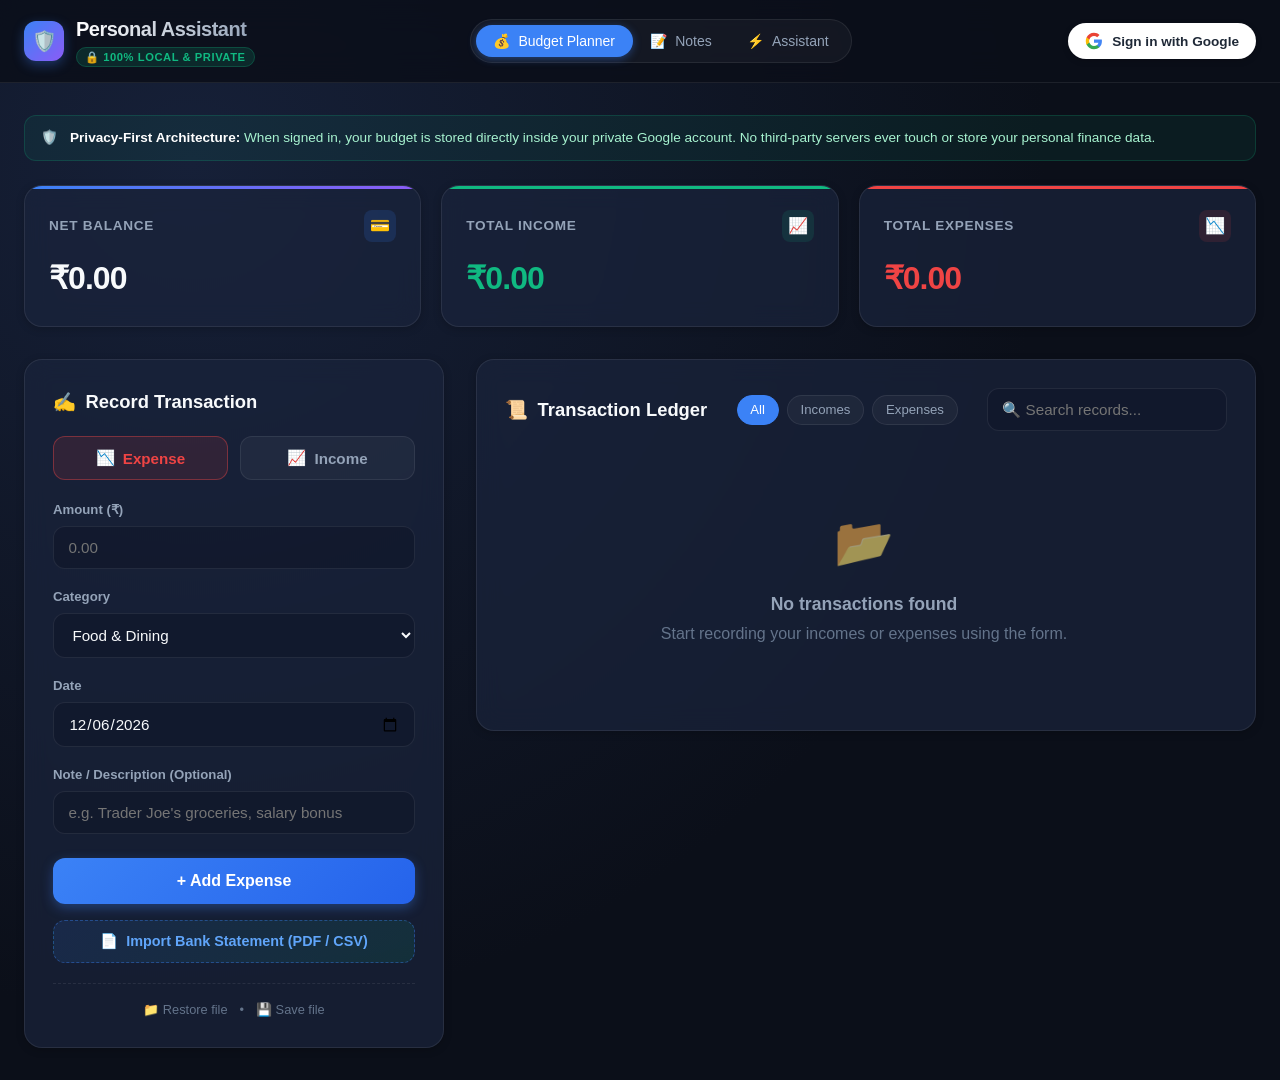
==== index.html @ b6a4d448 "feat(importer): implement zero-knowledge bank statement importer (PDF & CSV) with interactive review" ====
<!DOCTYPE html>
<html lang="en">
<head>
  <meta charset="UTF-8">
  <meta name="viewport" content="width=device-width, initial-scale=1.0, maximum-scale=1.0, user-scalable=no">
  <title>Personal Assistant • Budget & Expense Planner</title>
  <meta name="theme-color" content="#0f172a">
  <meta name="mobile-web-app-capable" content="yes">
  <meta name="apple-mobile-web-app-status-bar-style" content="black-translucent">
  <link rel="manifest" href="manifest.json">
  <link rel="apple-touch-icon" href="icons/icon-192.png">
  <link rel="icon" type="image/png" href="icons/icon-192.png">
  <link rel="stylesheet" href="css/style.css">
  <meta name="description" content="Privacy-first, zero-knowledge personal finance and budget planner. Sign in with Google for seamless cross-device synchronization.">
</head>
<body>

  <!-- Master Application Header -->
  <header class="app-header">
    <div class="header-container">
      <div class="brand-section">
        <div class="brand-icon">🛡️</div>
        <div>
          <h1 class="brand-title">Personal Assistant</h1>
          <span class="brand-badge">🔒 100% Local & Private</span>
        </div>
      </div>

      <!-- Modular Sub-App Switcher -->
      <nav class="app-nav" aria-label="Application Modules">
        <button class="nav-tab active" data-app="budget">
          <span>💰</span> Budget Planner
        </button>
        <button class="nav-tab" data-app="notes" title="Coming in future sprint">
          <span>📝</span> Notes
        </button>
        <button class="nav-tab" data-app="assistant" title="Coming in future sprint">
          <span>⚡</span> Assistant
        </button>
      </nav>

      <!-- Consumer-Grade Google Sign-In & User Identity -->
      <div class="header-actions">
        <!-- PWA Install Action Button (shown when installable) -->
        <button id="btn-install-pwa" class="btn-install-pwa" style="display: none;" title="Install Personal Assistant as an app on your mobile device">
          <span>📲</span> Install App
        </button>

        <!-- Signed-Out View: Single Google Sign-In Button -->
        <div id="auth-signed-out" class="auth-wrapper">
          <button id="btn-google-signin" class="btn-google" title="Sign in with your Google account for automatic cross-device sync">
            <svg class="google-icon" viewBox="0 0 24 24" width="18" height="18">
              <path fill="#4285F4" d="M22.56 12.25c0-.78-.07-1.53-.2-2.25H12v4.26h5.92c-.26 1.37-1.04 2.53-2.21 3.31v2.77h3.57c2.08-1.92 3.28-4.74 3.28-8.09z"/>
              <path fill="#34A853" d="M12 23c2.97 0 5.46-.98 7.28-2.66l-3.57-2.77c-.98.66-2.23 1.06-3.71 1.06-2.86 0-5.29-1.93-6.16-4.53H2.18v2.84C3.99 20.53 7.7 23 12 23z"/>
              <path fill="#FBBC05" d="M5.84 14.09c-.22-.66-.35-1.36-.35-2.09s.13-1.43.35-2.09V7.06H2.18C1.43 8.55 1 10.22 1 12s.43 3.45 1.18 4.94l2.85-2.22.81-.63z"/>
              <path fill="#EA4335" d="M12 5.38c1.62 0 3.06.56 4.21 1.64l3.15-3.15C17.45 2.09 14.97 1 12 1 7.7 1 3.99 3.47 2.18 7.06l3.66 2.84c.87-2.6 3.3-4.52 6.16-4.52z"/>
            </svg>
            <span>Sign in with Google</span>
          </button>
        </div>

        <!-- Signed-In View: User Profile & Auto-Sync Status -->
        <div id="auth-signed-in" class="user-profile-menu" style="display: none;">
          <div class="user-avatar" id="user-avatar">👤</div>
          <span class="user-name" id="user-display-name">user@gmail.com</span>
          <span class="sync-status synced" id="cloud-sync-status" title="Your budget automatically saves to your Google account">☁️ Synced</span>
          <button id="btn-signout" class="btn-secondary btn-sm" title="Sign out of this session">
            Sign Out
          </button>
        </div>
      </div>
    </div>
  </header>

  <!-- Main Work Area Container -->
  <main class="main-wrapper" id="main-portal-view">

    <!-- Privacy Assurance Banner -->
    <div class="privacy-banner">
      <span>🛡️</span>
      <div>
        <strong>Privacy-First Architecture:</strong> When signed in, your budget is stored directly inside your private Google account. No third-party servers ever touch or store your personal finance data.
      </div>
    </div>

    <!-- Financial Metric Summary Cards -->
    <section class="metrics-grid" aria-label="Financial Summary Cards">
      <div class="metric-card balance">
        <div class="metric-header">
          <span class="metric-label">Net Balance</span>
          <div class="metric-icon">💳</div>
        </div>
        <div class="metric-value" id="metric-net-balance">₹0.00</div>
      </div>

      <div class="metric-card income">
        <div class="metric-header">
          <span class="metric-label">Total Income</span>
          <div class="metric-icon">📈</div>
        </div>
        <div class="metric-value" id="metric-total-income">₹0.00</div>
      </div>

      <div class="metric-card expense">
        <div class="metric-header">
          <span class="metric-label">Total Expenses</span>
          <div class="metric-icon">📉</div>
        </div>
        <div class="metric-value" id="metric-total-expense">₹0.00</div>
      </div>
    </section>

    <!-- Sub-App Content Grid: Form + Ledger -->
    <div class="app-content-grid">

      <!-- Left Column: Transaction Input Form -->
      <aside class="panel">
        <h2 class="panel-title"><span>✍️</span> Record Transaction</h2>

        <!-- Type Selector: Expense vs Income -->
        <div class="type-toggle-group">
          <button type="button" class="type-toggle-btn active expense" data-type="expense">
            <span>📉</span> Expense
          </button>
          <button type="button" class="type-toggle-btn income" data-type="income">
            <span>📈</span> Income
          </button>
        </div>

        <form id="transaction-form" autocomplete="off">
          <div class="form-group">
            <label class="form-label" for="tx-amount">Amount (₹)</label>
            <input type="number" step="0.01" min="0.01" id="tx-amount" class="input-control" placeholder="0.00" required>
          </div>

          <div class="form-group">
            <label class="form-label" for="tx-category">Category</label>
            <select id="tx-category" class="input-control" required></select>
          </div>

          <div class="form-group">
            <label class="form-label" for="tx-date">Date</label>
            <input type="date" id="tx-date" class="input-control" required>
          </div>

          <div class="form-group">
            <label class="form-label" for="tx-description">Note / Description (Optional)</label>
            <input type="text" id="tx-description" class="input-control" placeholder="e.g. Trader Joe's groceries, salary bonus">
          </div>

          <button type="submit" id="btn-submit-tx" class="btn-submit">
            <span>+ Add Expense</span>
          </button>
        </form>

        <button id="btn-import-statement" class="btn-import-statement" title="Import transactions from a bank statement PDF or CSV">
          <span>📄</span> Import Bank Statement (PDF / CSV)
        </button>

        <!-- Secondary Local File Options -->
        <div class="local-backup-footer">
          <input type="file" id="import-file-input" accept=".json,application/json" style="display: none;">
          <button id="btn-import-trigger" class="btn-text-subtle" title="Restore from local file">
            📁 Restore file
          </button>
          <span>•</span>
          <button id="btn-export-backup" class="btn-text-subtle" title="Save backup file">
            💾 Save file
          </button>
        </div>
      </aside>

      <!-- Right Column: Ledger & Search Filters -->
      <section class="panel">
        <div class="ledger-header">
          <h2 class="panel-title" style="margin-bottom: 0;"><span>📜</span> Transaction Ledger</h2>

          <!-- Filters -->
          <div class="filter-group">
            <button class="filter-btn active" data-filter="all">All</button>
            <button class="filter-btn" data-filter="income">Incomes</button>
            <button class="filter-btn" data-filter="expense">Expenses</button>
          </div>

          <!-- Search -->
          <input type="text" id="search-input" class="input-control search-input" placeholder="🔍 Search records...">
        </div>

        <!-- Scrollable List of Records -->
        <div class="transaction-list" id="transaction-list">
          <!-- Dynamically populated by budgetApp.js -->
        </div>
      </section>

    </div>
  </main>

  <!-- Modal: Bank Statement Importer -->
  <div id="modal-import-statement" class="modal-backdrop" style="display: none;">
    <div class="modal-dialog modal-lg">
      <div class="modal-header">
        <div class="modal-title-group">
          <span class="modal-icon">📄</span>
          <div>
            <h3 class="modal-title">Import Bank Statement</h3>
            <p class="modal-subtitle">100% Client-Side & Private • Processed strictly in your browser</p>
          </div>
        </div>
        <button id="btn-close-statement-modal" class="modal-close-btn" aria-label="Close modal">&times;</button>
      </div>

      <div class="modal-body">
        <!-- Step 1: Upload Zone -->
        <div id="statement-upload-zone" class="upload-dropzone">
          <input type="file" id="statement-file-input" accept=".csv,.pdf,text/csv,application/pdf" style="display: none;">
          <div class="dropzone-content" id="dropzone-trigger">
            <span class="dropzone-icon">📁</span>
            <h4>Drag & Drop your Bank Statement here, or <span class="highlight">Browse</span></h4>
            <p class="dropzone-hint">Supports PDF & CSV statements from HDFC, SBI, ICICI, Axis & Universal formats</p>
          </div>
        </div>

        <!-- Step 2: Processing Spinner / Progress -->
        <div id="statement-loading" class="statement-loading" style="display: none;">
          <div class="spinner"></div>
          <p id="statement-loading-text">Analyzing bank statement locally...</p>
        </div>

        <!-- Step 3: Interactive Review Table -->
        <div id="statement-review-section" style="display: none;">
          <div class="review-controls">
            <div class="bank-preset-wrapper">
              <label for="bank-preset-select">Bank Preset:</label>
              <select id="bank-preset-select" class="input-control select-sm">
                <option value="auto">Auto-Detect</option>
                <option value="hdfc">HDFC Bank</option>
                <option value="sbi">State Bank of India (SBI)</option>
                <option value="icici">ICICI Bank</option>
                <option value="axis">Axis Bank</option>
                <option value="generic">Universal / Generic</option>
              </select>
            </div>
            <div class="select-actions">
              <button id="btn-select-all-stmt" class="btn-text-subtle">Select All</button>
              <span>•</span>
              <button id="btn-deselect-all-stmt" class="btn-text-subtle">Deselect All</button>
            </div>
          </div>

          <!-- Table Container -->
          <div class="statement-table-wrapper">
            <table class="statement-table" id="statement-preview-table">
              <thead>
                <tr>
                  <th width="40"><input type="checkbox" id="stmt-check-master" checked></th>
                  <th width="110">Date</th>
                  <th>Description</th>
                  <th width="100">Type</th>
                  <th width="140">Category</th>
                  <th width="120" style="text-align: right;">Amount (₹)</th>
                </tr>
              </thead>
              <tbody id="statement-preview-tbody">
                <!-- Dynamically populated -->
              </tbody>
            </table>
          </div>

          <!-- Summary Metric Footer -->
          <div class="statement-summary-bar">
            <div class="summary-stat">
              <span class="stat-label">Selected</span>
              <span class="stat-value" id="stmt-count-selected">0 / 0</span>
            </div>
            <div class="summary-stat income">
              <span class="stat-label">Total Income</span>
              <span class="stat-value" id="stmt-total-income">+₹0.00</span>
            </div>
            <div class="summary-stat expense">
              <span class="stat-label">Total Expense</span>
              <span class="stat-value" id="stmt-total-expense">-₹0.00</span>
            </div>
            <div class="summary-stat net">
              <span class="stat-label">Net Impact</span>
              <span class="stat-value" id="stmt-net-impact">₹0.00</span>
            </div>
          </div>
        </div>
      </div>

      <div class="modal-footer">
        <button id="btn-cancel-statement" class="btn-secondary">Cancel</button>
        <button id="btn-commit-statement" class="btn-submit" disabled>
          <span>📥 Import Selected Entries</span>
        </button>
      </div>
    </div>
  </div>

  <!-- Script Modules -->
  <script src="js/vendor/pdf.min.js"></script>
  <script src="js/storage.js"></script>
  <script src="js/statementParser.js"></script>
  <script src="js/googleDriveService.js"></script>
  <script src="js/budgetApp.js"></script>
  <script src="js/app.js"></script>
</body>
</html>
---- css/style.css ----
/* Personal Assistant Master Design System */
:root {
  --bg-primary: #0b0f19;
  --bg-secondary: #131b2e;
  --bg-card: rgba(26, 36, 61, 0.7);
  --bg-card-hover: rgba(33, 46, 77, 0.85);
  --border-color: rgba(255, 255, 255, 0.08);
  --border-focus: #3b82f6;

  --text-primary: #f8fafc;
  --text-secondary: #94a3b8;
  --text-muted: #64748b;

  --accent-blue: #3b82f6;
  --accent-blue-hover: #2563eb;
  --accent-green: #10b981;
  --accent-green-bg: rgba(16, 185, 129, 0.12);
  --accent-red: #ef4444;
  --accent-red-bg: rgba(239, 68, 68, 0.12);
  --accent-purple: #8b5cf6;
  --accent-amber: #f59e0b;

  --shadow-sm: 0 2px 8px rgba(0, 0, 0, 0.2);
  --shadow-md: 0 8px 24px rgba(0, 0, 0, 0.35);
  --shadow-lg: 0 16px 40px rgba(0, 0, 0, 0.5);

  --radius-sm: 8px;
  --radius-md: 12px;
  --radius-lg: 18px;
  --radius-full: 9999px;

  --font-main: -apple-system, BlinkMacSystemFont, "Segoe UI", Roboto, Oxygen, Ubuntu, Cantarell, "Helvetica Neue", sans-serif;
  --transition: all 0.2s cubic-bezier(0.4, 0, 0.2, 1);
}

/* Reset & Base */
* {
  box-sizing: border-box;
  margin: 0;
  padding: 0;
  -webkit-tap-highlight-color: transparent;
}

body {
  font-family: var(--font-main);
  background: radial-gradient(circle at 15% 15%, #162038 0%, var(--bg-primary) 60%);
  color: var(--text-primary);
  min-height: 100vh;
  display: flex;
  flex-direction: column;
  line-height: 1.5;
  overflow-x: hidden;
}

/* Master Header */
.app-header {
  background: rgba(11, 15, 25, 0.85);
  backdrop-filter: blur(16px);
  -webkit-backdrop-filter: blur(16px);
  border-bottom: 1px solid var(--border-color);
  position: sticky;
  top: 0;
  z-index: 100;
  padding: 0.875rem 1.5rem;
}

.header-container {
  max-width: 1400px;
  margin: 0 auto;
  display: flex;
  align-items: center;
  justify-content: space-between;
  gap: 1rem;
}

.brand-section {
  display: flex;
  align-items: center;
  gap: 0.75rem;
}

.brand-icon {
  width: 40px;
  height: 40px;
  border-radius: var(--radius-md);
  background: linear-gradient(135deg, var(--accent-blue), var(--accent-purple));
  display: flex;
  align-items: center;
  justify-content: center;
  font-size: 1.25rem;
  box-shadow: 0 4px 12px rgba(59, 130, 246, 0.35);
}

.brand-title {
  font-size: 1.25rem;
  font-weight: 700;
  letter-spacing: -0.025em;
  background: linear-gradient(to right, #fff, var(--text-secondary));
  -webkit-background-clip: text;
  -webkit-text-fill-color: transparent;
}

.brand-badge {
  font-size: 0.7rem;
  font-weight: 600;
  padding: 0.2rem 0.5rem;
  border-radius: var(--radius-full);
  background: rgba(16, 185, 129, 0.15);
  color: var(--accent-green);
  border: 1px solid rgba(16, 185, 129, 0.25);
  text-transform: uppercase;
  letter-spacing: 0.05em;
}

/* App Switcher Tabs */
.app-nav {
  display: flex;
  align-items: center;
  background: rgba(255, 255, 255, 0.04);
  padding: 0.3rem;
  border-radius: var(--radius-full);
  border: 1px solid var(--border-color);
}

.nav-tab {
  background: none;
  border: none;
  color: var(--text-secondary);
  font-weight: 500;
  font-size: 0.875rem;
  padding: 0.5rem 1.1rem;
  border-radius: var(--radius-full);
  cursor: pointer;
  transition: var(--transition);
  display: flex;
  align-items: center;
  gap: 0.5rem;
}

.nav-tab.active {
  background: var(--accent-blue);
  color: #fff;
  box-shadow: 0 2px 8px rgba(59, 130, 246, 0.4);
}

.nav-tab:hover:not(.active) {
  color: var(--text-primary);
  background: rgba(255, 255, 255, 0.06);
}

/* Header Action Controls */
.header-actions {
  display: flex;
  align-items: center;
  gap: 0.5rem;
}

.btn-secondary {
  background: rgba(255, 255, 255, 0.06);
  border: 1px solid var(--border-color);
  color: var(--text-primary);
  font-size: 0.85rem;
  font-weight: 500;
  padding: 0.5rem 0.9rem;
  border-radius: var(--radius-md);
  cursor: pointer;
  transition: var(--transition);
  display: inline-flex;
  align-items: center;
  gap: 0.4rem;
}

.btn-secondary:hover {
  background: rgba(255, 255, 255, 0.1);
  border-color: rgba(255, 255, 255, 0.15);
}

.btn-install-pwa {
  background: linear-gradient(135deg, rgba(16, 185, 129, 0.2), rgba(6, 182, 212, 0.2));
  border: 1px solid rgba(16, 185, 129, 0.4);
  color: #34d399;
  font-size: 0.85rem;
  font-weight: 600;
  padding: 0.45rem 0.9rem;
  border-radius: var(--radius-full);
  cursor: pointer;
  transition: var(--transition);
  display: inline-flex;
  align-items: center;
  gap: 0.4rem;
  box-shadow: 0 0 10px rgba(16, 185, 129, 0.15);
}

.btn-install-pwa:hover {
  background: linear-gradient(135deg, rgba(16, 185, 129, 0.35), rgba(6, 182, 212, 0.35));
  border-color: rgba(16, 185, 129, 0.6);
  transform: translateY(-1px);
  box-shadow: 0 0 15px rgba(16, 185, 129, 0.3);
}

/* Main Content Area */
.main-wrapper {
  max-width: 1400px;
  width: 100%;
  margin: 0 auto;
  padding: 2rem 1.5rem;
  flex: 1;
}

/* Metric Cards Grid */
.metrics-grid {
  display: grid;
  grid-template-columns: repeat(3, 1fr);
  gap: 1.25rem;
  margin-bottom: 2rem;
}

.metric-card {
  background: var(--bg-card);
  backdrop-filter: blur(12px);
  -webkit-backdrop-filter: blur(12px);
  border: 1px solid var(--border-color);
  border-radius: var(--radius-lg);
  padding: 1.5rem;
  position: relative;
  overflow: hidden;
  box-shadow: var(--shadow-sm);
  transition: var(--transition);
}

.metric-card:hover {
  transform: translateY(-2px);
  border-color: rgba(255, 255, 255, 0.15);
  box-shadow: var(--shadow-md);
}

.metric-card::before {
  content: '';
  position: absolute;
  top: 0;
  left: 0;
  right: 0;
  height: 3px;
  background: var(--accent-blue);
}

.metric-card.balance::before {
  background: linear-gradient(90deg, var(--accent-blue), var(--accent-purple));
}

.metric-card.income::before {
  background: var(--accent-green);
}

.metric-card.expense::before {
  background: var(--accent-red);
}

.metric-header {
  display: flex;
  align-items: center;
  justify-content: space-between;
  margin-bottom: 0.75rem;
}

.metric-label {
  font-size: 0.85rem;
  font-weight: 600;
  text-transform: uppercase;
  letter-spacing: 0.05em;
  color: var(--text-secondary);
}

.metric-icon {
  width: 32px;
  height: 32px;
  border-radius: var(--radius-sm);
  display: flex;
  align-items: center;
  justify-content: center;
  font-size: 1rem;
}

.metric-card.balance .metric-icon {
  background: rgba(59, 130, 246, 0.15);
  color: var(--accent-blue);
}

.metric-card.income .metric-icon {
  background: var(--accent-green-bg);
  color: var(--accent-green);
}

.metric-card.expense .metric-icon {
  background: var(--accent-red-bg);
  color: var(--accent-red);
}

.metric-value {
  font-size: 2rem;
  font-weight: 700;
  letter-spacing: -0.03em;
}

.metric-card.income .metric-value {
  color: var(--accent-green);
}

.metric-card.expense .metric-value {
  color: var(--accent-red);
}

/* Two Column Work Area */
.app-content-grid {
  display: grid;
  grid-template-columns: 420px 1fr;
  gap: 2rem;
  align-items: start;
}

/* Form Panel */
.panel {
  background: var(--bg-card);
  backdrop-filter: blur(12px);
  -webkit-backdrop-filter: blur(12px);
  border: 1px solid var(--border-color);
  border-radius: var(--radius-lg);
  padding: 1.75rem;
  box-shadow: var(--shadow-sm);
}

.panel-title {
  font-size: 1.15rem;
  font-weight: 700;
  margin-bottom: 1.25rem;
  display: flex;
  align-items: center;
  gap: 0.6rem;
}

/* Type Toggle Buttons (Income vs Expense) */
.type-toggle-group {
  display: grid;
  grid-template-columns: 1fr 1fr;
  gap: 0.75rem;
  margin-bottom: 1.25rem;
}

.type-toggle-btn {
  background: rgba(255, 255, 255, 0.04);
  border: 1px solid var(--border-color);
  padding: 0.75rem;
  border-radius: var(--radius-md);
  color: var(--text-secondary);
  font-size: 0.95rem;
  font-weight: 600;
  cursor: pointer;
  transition: var(--transition);
  display: flex;
  align-items: center;
  justify-content: center;
  gap: 0.5rem;
}

.type-toggle-btn:hover {
  background: rgba(255, 255, 255, 0.08);
}

.type-toggle-btn.active.expense {
  background: var(--accent-red-bg);
  color: var(--accent-red);
  border-color: rgba(239, 68, 68, 0.4);
}

.type-toggle-btn.active.income {
  background: var(--accent-green-bg);
  color: var(--accent-green);
  border-color: rgba(16, 185, 129, 0.4);
}

/* Form Groups */
.form-group {
  margin-bottom: 1.1rem;
}

.form-label {
  display: block;
  font-size: 0.825rem;
  font-weight: 600;
  color: var(--text-secondary);
  margin-bottom: 0.4rem;
}

.input-control {
  width: 100%;
  background: rgba(15, 23, 42, 0.6);
  border: 1px solid var(--border-color);
  color: var(--text-primary);
  font-family: inherit;
  font-size: 0.95rem;
  padding: 0.75rem 0.9rem;
  border-radius: var(--radius-md);
  transition: var(--transition);
  outline: none;
}

.input-control:focus {
  border-color: var(--border-focus);
  background: rgba(15, 23, 42, 0.9);
  box-shadow: 0 0 0 3px rgba(59, 130, 246, 0.2);
}

.btn-submit {
  width: 100%;
  background: linear-gradient(135deg, var(--accent-blue), var(--accent-blue-hover));
  color: #fff;
  border: none;
  font-size: 1rem;
  font-weight: 600;
  padding: 0.875rem;
  border-radius: var(--radius-md);
  cursor: pointer;
  box-shadow: 0 4px 12px rgba(59, 130, 246, 0.35);
  transition: var(--transition);
  display: flex;
  align-items: center;
  justify-content: center;
  gap: 0.5rem;
  margin-top: 1.5rem;
}

.btn-submit:hover {
  transform: translateY(-1px);
  box-shadow: 0 6px 18px rgba(59, 130, 246, 0.45);
}

/* Ledger Panel & Filtering */
.ledger-header {
  display: flex;
  align-items: center;
  justify-content: space-between;
  flex-wrap: wrap;
  gap: 1rem;
  margin-bottom: 1.25rem;
}

.filter-group {
  display: flex;
  align-items: center;
  gap: 0.5rem;
}

.filter-btn {
  background: rgba(255, 255, 255, 0.04);
  border: 1px solid var(--border-color);
  color: var(--text-secondary);
  font-size: 0.825rem;
  font-weight: 500;
  padding: 0.4rem 0.8rem;
  border-radius: var(--radius-full);
  cursor: pointer;
  transition: var(--transition);
}

.filter-btn.active {
  background: var(--accent-blue);
  color: #fff;
  border-color: var(--accent-blue);
}

.search-input {
  max-width: 240px;
}

/* Transaction List */
.transaction-list {
  display: flex;
  flex-direction: column;
  gap: 0.65rem;
  max-height: 580px;
  overflow-y: auto;
  padding-right: 0.25rem;
}

.transaction-list::-webkit-scrollbar {
  width: 6px;
}

.transaction-list::-webkit-scrollbar-thumb {
  background: rgba(255, 255, 255, 0.1);
  border-radius: var(--radius-full);
}

.transaction-item {
  background: rgba(19, 27, 46, 0.6);
  border: 1px solid var(--border-color);
  border-radius: var(--radius-md);
  padding: 0.9rem 1.1rem;
  display: flex;
  align-items: center;
  justify-content: space-between;
  gap: 1rem;
  transition: var(--transition);
}

.transaction-item:hover {
  background: var(--bg-card-hover);
  border-color: rgba(255, 255, 255, 0.15);
  transform: translateX(2px);
}

.tx-left {
  display: flex;
  align-items: center;
  gap: 0.9rem;
  min-width: 0;
}

.tx-icon-badge {
  width: 42px;
  height: 42px;
  border-radius: var(--radius-md);
  display: flex;
  align-items: center;
  justify-content: center;
  font-size: 1.15rem;
  flex-shrink: 0;
}

.tx-icon-badge.income {
  background: var(--accent-green-bg);
  color: var(--accent-green);
}

.tx-icon-badge.expense {
  background: var(--accent-red-bg);
  color: var(--accent-red);
}

.tx-info {
  min-width: 0;
}

.tx-category {
  font-weight: 600;
  font-size: 0.95rem;
  white-space: nowrap;
  overflow: hidden;
  text-overflow: ellipsis;
}

.tx-meta {
  font-size: 0.8rem;
  color: var(--text-muted);
  display: flex;
  align-items: center;
  gap: 0.6rem;
  margin-top: 0.15rem;
}

.tx-right {
  display: flex;
  align-items: center;
  gap: 1rem;
  flex-shrink: 0;
}

.tx-amount {
  font-size: 1.1rem;
  font-weight: 700;
}

.tx-amount.income {
  color: var(--accent-green);
}

.tx-amount.expense {
  color: var(--accent-red);
}

.btn-delete {
  background: transparent;
  border: none;
  color: var(--text-muted);
  cursor: pointer;
  padding: 0.4rem;
  border-radius: var(--radius-sm);
  transition: var(--transition);
  font-size: 1.1rem;
  display: flex;
  align-items: center;
  justify-content: center;
}

.btn-delete:hover {
  color: var(--accent-red);
  background: rgba(239, 68, 68, 0.1);
}

/* Empty State */
.empty-state {
  text-align: center;
  padding: 3.5rem 1.5rem;
  color: var(--text-muted);
}

.empty-icon {
  font-size: 3rem;
  margin-bottom: 0.75rem;
  opacity: 0.6;
}

.empty-title {
  font-size: 1.1rem;
  font-weight: 600;
  color: var(--text-secondary);
  margin-bottom: 0.25rem;
}

/* Privacy Guarantee Banner */
.privacy-banner {
  background: rgba(16, 185, 129, 0.08);
  border: 1px solid rgba(16, 185, 129, 0.2);
  border-radius: var(--radius-md);
  padding: 0.75rem 1rem;
  margin-bottom: 1.5rem;
  display: flex;
  align-items: center;
  gap: 0.75rem;
  font-size: 0.85rem;
  color: #a7f3d0;
}

.privacy-banner strong {
  color: #fff;
}

/* Toast Notifications */
.toast-container {
  position: fixed;
  bottom: 2rem;
  right: 2rem;
  z-index: 1000;
  display: flex;
  flex-direction: column;
  gap: 0.5rem;
  pointer-events: none;
}

.toast {
  background: var(--bg-secondary);
  color: var(--text-primary);
  border: 1px solid var(--border-color);
  padding: 0.75rem 1.25rem;
  border-radius: var(--radius-md);
  box-shadow: var(--shadow-lg);
  display: flex;
  align-items: center;
  gap: 0.6rem;
  font-size: 0.9rem;
  animation: slideIn 0.25s ease-out;
  pointer-events: auto;
}

.toast.success {
  border-left: 4px solid var(--accent-green);
}

.toast.error {
  border-left: 4px solid var(--accent-red);
}

@keyframes slideIn {
  from {
    opacity: 0;
    transform: translateY(10px);
  }
  to {
    opacity: 1;
    transform: translateY(0);
  }
}

/* Consumer-Grade Google Sign-In & User Identity */
.auth-wrapper {
  display: inline-flex;
  align-items: center;
}

.btn-google {
  background: #ffffff;
  color: #1f2937;
  border: 1px solid rgba(255, 255, 255, 0.3);
  font-size: 0.85rem;
  font-weight: 600;
  padding: 0.5rem 1rem;
  border-radius: var(--radius-full);
  cursor: pointer;
  transition: var(--transition);
  display: inline-flex;
  align-items: center;
  gap: 0.6rem;
  box-shadow: 0 2px 6px rgba(0, 0, 0, 0.2);
}

.btn-google:hover {
  background: #f8fafc;
  transform: translateY(-1px);
  box-shadow: 0 4px 12px rgba(0, 0, 0, 0.3);
}

.user-profile-menu {
  display: inline-flex;
  align-items: center;
  gap: 0.65rem;
  background: rgba(255, 255, 255, 0.05);
  border: 1px solid var(--border-color);
  padding: 0.3rem 0.6rem;
  border-radius: var(--radius-full);
}

.user-avatar {
  width: 28px;
  height: 28px;
  border-radius: var(--radius-full);
  background: linear-gradient(135deg, var(--accent-blue), var(--accent-purple));
  color: #fff;
  font-size: 0.75rem;
  font-weight: 700;
  display: flex;
  align-items: center;
  justify-content: center;
  overflow: hidden;
}

.avatar-img {
  width: 100%;
  height: 100%;
  object-fit: cover;
}

.user-name {
  font-size: 0.825rem;
  font-weight: 600;
  color: var(--text-primary);
  max-width: 140px;
  white-space: nowrap;
  overflow: hidden;
  text-overflow: ellipsis;
}

.sync-status {
  font-size: 0.7rem;
  font-weight: 600;
  padding: 0.15rem 0.5rem;
  border-radius: var(--radius-full);
  display: inline-flex;
  align-items: center;
  gap: 0.25rem;
}

.sync-status.synced {
  background: rgba(16, 185, 129, 0.15);
  color: var(--accent-green);
  border: 1px solid rgba(16, 185, 129, 0.3);
}

.sync-status.syncing {
  background: rgba(59, 130, 246, 0.15);
  color: #93c5fd;
  border: 1px solid rgba(59, 130, 246, 0.3);
}

.sync-status.error {
  background: rgba(239, 68, 68, 0.15);
  color: var(--accent-red);
  border: 1px solid rgba(239, 68, 68, 0.3);
}

.btn-sm {
  padding: 0.3rem 0.75rem;
  font-size: 0.75rem;
  border-radius: var(--radius-full);
}

.local-backup-footer {
  display: flex;
  align-items: center;
  justify-content: center;
  gap: 0.75rem;
  margin-top: 1.25rem;
  padding-top: 1rem;
  border-top: 1px dashed var(--border-color);
  font-size: 0.8rem;
  color: var(--text-muted);
}

.btn-text-subtle {
  background: none;
  border: none;
  color: var(--text-muted);
  font-size: 0.8rem;
  cursor: pointer;
  transition: var(--transition);
}

.btn-text-subtle:hover {
  color: var(--text-secondary);
  text-decoration: underline;
}

/* Bank Statement Importer Action Button */
.btn-import-statement {
  width: 100%;
  margin-top: 1rem;
  background: linear-gradient(135deg, rgba(59, 130, 246, 0.12), rgba(16, 185, 129, 0.12));
  border: 1px dashed rgba(59, 130, 246, 0.4);
  color: #60a5fa;
  font-size: 0.9rem;
  font-weight: 600;
  padding: 0.75rem 1rem;
  border-radius: var(--radius-md);
  cursor: pointer;
  transition: var(--transition);
  display: flex;
  align-items: center;
  justify-content: center;
  gap: 0.5rem;
}

.btn-import-statement:hover {
  background: linear-gradient(135deg, rgba(59, 130, 246, 0.22), rgba(16, 185, 129, 0.22));
  border-color: rgba(59, 130, 246, 0.7);
  transform: translateY(-1px);
  color: #93c5fd;
  box-shadow: 0 4px 12px rgba(59, 130, 246, 0.15);
}

/* Modal Dialogs */
.modal-backdrop {
  position: fixed;
  inset: 0;
  background: rgba(0, 0, 0, 0.75);
  backdrop-filter: blur(8px);
  -webkit-backdrop-filter: blur(8px);
  display: flex;
  align-items: center;
  justify-content: center;
  z-index: 1000;
  padding: 1rem;
}

.modal-dialog {
  background: #131d33;
  border: 1px solid rgba(255, 255, 255, 0.12);
  border-radius: var(--radius-xl);
  box-shadow: 0 25px 50px -12px rgba(0, 0, 0, 0.7);
  width: 100%;
  max-height: 90vh;
  display: flex;
  flex-direction: column;
  overflow: hidden;
}

.modal-dialog.modal-lg {
  max-width: 980px;
}

.modal-header {
  display: flex;
  align-items: center;
  justify-content: space-between;
  padding: 1.25rem 1.75rem;
  border-bottom: 1px solid var(--border-color);
  background: rgba(255, 255, 255, 0.02);
}

.modal-title-group {
  display: flex;
  align-items: center;
  gap: 0.75rem;
}

.modal-icon {
  font-size: 1.5rem;
}

.modal-title {
  font-size: 1.15rem;
  font-weight: 700;
  color: var(--text-primary);
  margin: 0;
}

.modal-subtitle {
  font-size: 0.75rem;
  color: var(--accent-green);
  margin: 0.2rem 0 0 0;
}

.modal-close-btn {
  background: none;
  border: none;
  color: var(--text-muted);
  font-size: 1.5rem;
  cursor: pointer;
  line-height: 1;
  padding: 0.25rem;
  border-radius: var(--radius-sm);
  transition: var(--transition);
}

.modal-close-btn:hover {
  color: var(--text-primary);
  background: rgba(255, 255, 255, 0.1);
}

.modal-body {
  padding: 1.5rem 1.75rem;
  overflow-y: auto;
  flex: 1;
}

.modal-footer {
  display: flex;
  align-items: center;
  justify-content: flex-end;
  gap: 0.75rem;
  padding: 1.25rem 1.75rem;
  border-top: 1px solid var(--border-color);
  background: rgba(255, 255, 255, 0.02);
}

/* Upload Dropzone */
.upload-dropzone {
  border: 2px dashed rgba(255, 255, 255, 0.16);
  border-radius: var(--radius-lg);
  padding: 2.5rem 1.5rem;
  text-align: center;
  background: rgba(255, 255, 255, 0.02);
  cursor: pointer;
  transition: var(--transition);
}

.upload-dropzone:hover,
.upload-dropzone.dragover {
  border-color: #3b82f6;
  background: rgba(59, 130, 246, 0.06);
}

.dropzone-icon {
  font-size: 2.75rem;
  display: block;
  margin-bottom: 0.75rem;
}

.upload-dropzone h4 {
  font-size: 1.05rem;
  color: var(--text-primary);
  margin: 0 0 0.4rem 0;
}

.upload-dropzone h4 .highlight {
  color: #60a5fa;
  text-decoration: underline;
}

.dropzone-hint {
  font-size: 0.8rem;
  color: var(--text-muted);
  margin: 0;
}

/* Statement Loading State */
.statement-loading {
  text-align: center;
  padding: 3rem 1rem;
}

.statement-loading .spinner {
  width: 40px;
  height: 40px;
  border: 3px solid rgba(255, 255, 255, 0.1);
  border-top-color: #3b82f6;
  border-radius: 50%;
  animation: spin 0.8s linear infinite;
  margin: 0 auto 1rem auto;
}

@keyframes spin {
  to { transform: rotate(360deg); }
}

/* Statement Review Controls */
.review-controls {
  display: flex;
  align-items: center;
  justify-content: space-between;
  margin-bottom: 1rem;
  flex-wrap: wrap;
  gap: 0.75rem;
}

.bank-preset-wrapper {
  display: flex;
  align-items: center;
  gap: 0.5rem;
  font-size: 0.85rem;
  color: var(--text-secondary);
}

.select-sm {
  padding: 0.35rem 0.75rem;
  font-size: 0.85rem;
  width: auto;
}

.select-actions {
  display: flex;
  align-items: center;
  gap: 0.5rem;
}

/* Statement Review Table */
.statement-table-wrapper {
  max-height: 360px;
  overflow-y: auto;
  border: 1px solid var(--border-color);
  border-radius: var(--radius-md);
  background: rgba(0, 0, 0, 0.2);
}

.statement-table {
  width: 100%;
  border-collapse: collapse;
  font-size: 0.85rem;
}

.statement-table th {
  position: sticky;
  top: 0;
  background: #1e293b;
  color: var(--text-secondary);
  font-weight: 600;
  text-align: left;
  padding: 0.75rem 0.75rem;
  border-bottom: 1px solid var(--border-color);
  z-index: 2;
}

.statement-table td {
  padding: 0.65rem 0.75rem;
  border-bottom: 1px solid rgba(255, 255, 255, 0.05);
  color: var(--text-primary);
  vertical-align: middle;
}

.statement-table tr:hover {
  background: rgba(255, 255, 255, 0.03);
}

.statement-table tr.is-duplicate {
  opacity: 0.65;
  background: rgba(245, 158, 11, 0.04);
}

.table-type-badge {
  display: inline-block;
  padding: 0.2rem 0.5rem;
  border-radius: var(--radius-sm);
  font-size: 0.75rem;
  font-weight: 600;
  text-transform: capitalize;
}

.table-type-badge.expense {
  background: rgba(239, 68, 68, 0.15);
  color: #f87171;
  border: 1px solid rgba(239, 68, 68, 0.25);
}

.table-type-badge.income {
  background: rgba(16, 185, 129, 0.15);
  color: #34d399;
  border: 1px solid rgba(16, 185, 129, 0.25);
}

.badge-duplicate {
  display: inline-block;
  padding: 0.15rem 0.4rem;
  border-radius: 3px;
  font-size: 0.68rem;
  font-weight: 600;
  background: rgba(245, 158, 11, 0.2);
  color: #fbbf24;
  border: 1px solid rgba(245, 158, 11, 0.35);
  margin-left: 0.5rem;
}

.table-select-cat {
  background: #0f172a;
  border: 1px solid var(--border-color);
  color: var(--text-primary);
  border-radius: var(--radius-sm);
  padding: 0.3rem 0.5rem;
  font-size: 0.8rem;
  width: 100%;
}

/* Statement Summary Metric Bar */
.statement-summary-bar {
  display: flex;
  align-items: center;
  justify-content: space-between;
  background: rgba(255, 255, 255, 0.04);
  border: 1px solid var(--border-color);
  border-radius: var(--radius-md);
  padding: 0.85rem 1.25rem;
  margin-top: 1rem;
  gap: 1rem;
  flex-wrap: wrap;
}

.summary-stat {
  display: flex;
  flex-direction: column;
}

.summary-stat .stat-label {
  font-size: 0.72rem;
  color: var(--text-muted);
  text-transform: uppercase;
  letter-spacing: 0.05em;
}

.summary-stat .stat-value {
  font-size: 1.1rem;
  font-weight: 700;
  color: var(--text-primary);
}

.summary-stat.income .stat-value {
  color: var(--accent-green);
}

.summary-stat.expense .stat-value {
  color: var(--accent-red);
}

.summary-stat.net .stat-value {
  color: #60a5fa;
}


/* Responsive Media Queries */
@media (max-width: 1024px) {
  .app-content-grid {
    grid-template-columns: 1fr;
    gap: 1.5rem;
  }
  .metrics-grid {
    grid-template-columns: 1fr;
  }
}

@media (max-width: 640px) {
  .app-header {
    padding: 0.75rem 1rem;
  }
  .header-container {
    flex-direction: column;
    align-items: stretch;
    gap: 0.75rem;
  }
  .brand-section {
    justify-content: space-between;
  }
  .app-nav {
    justify-content: center;
  }
  .header-actions {
    justify-content: flex-end;
    flex-wrap: wrap;
  }
  .main-wrapper {
    padding: 1.25rem 1rem;
  }
  .metric-value {
    font-size: 1.65rem;
  }
  .ledger-header {
    flex-direction: column;
    align-items: stretch;
  }
  .search-input {
    max-width: 100%;
  }
}
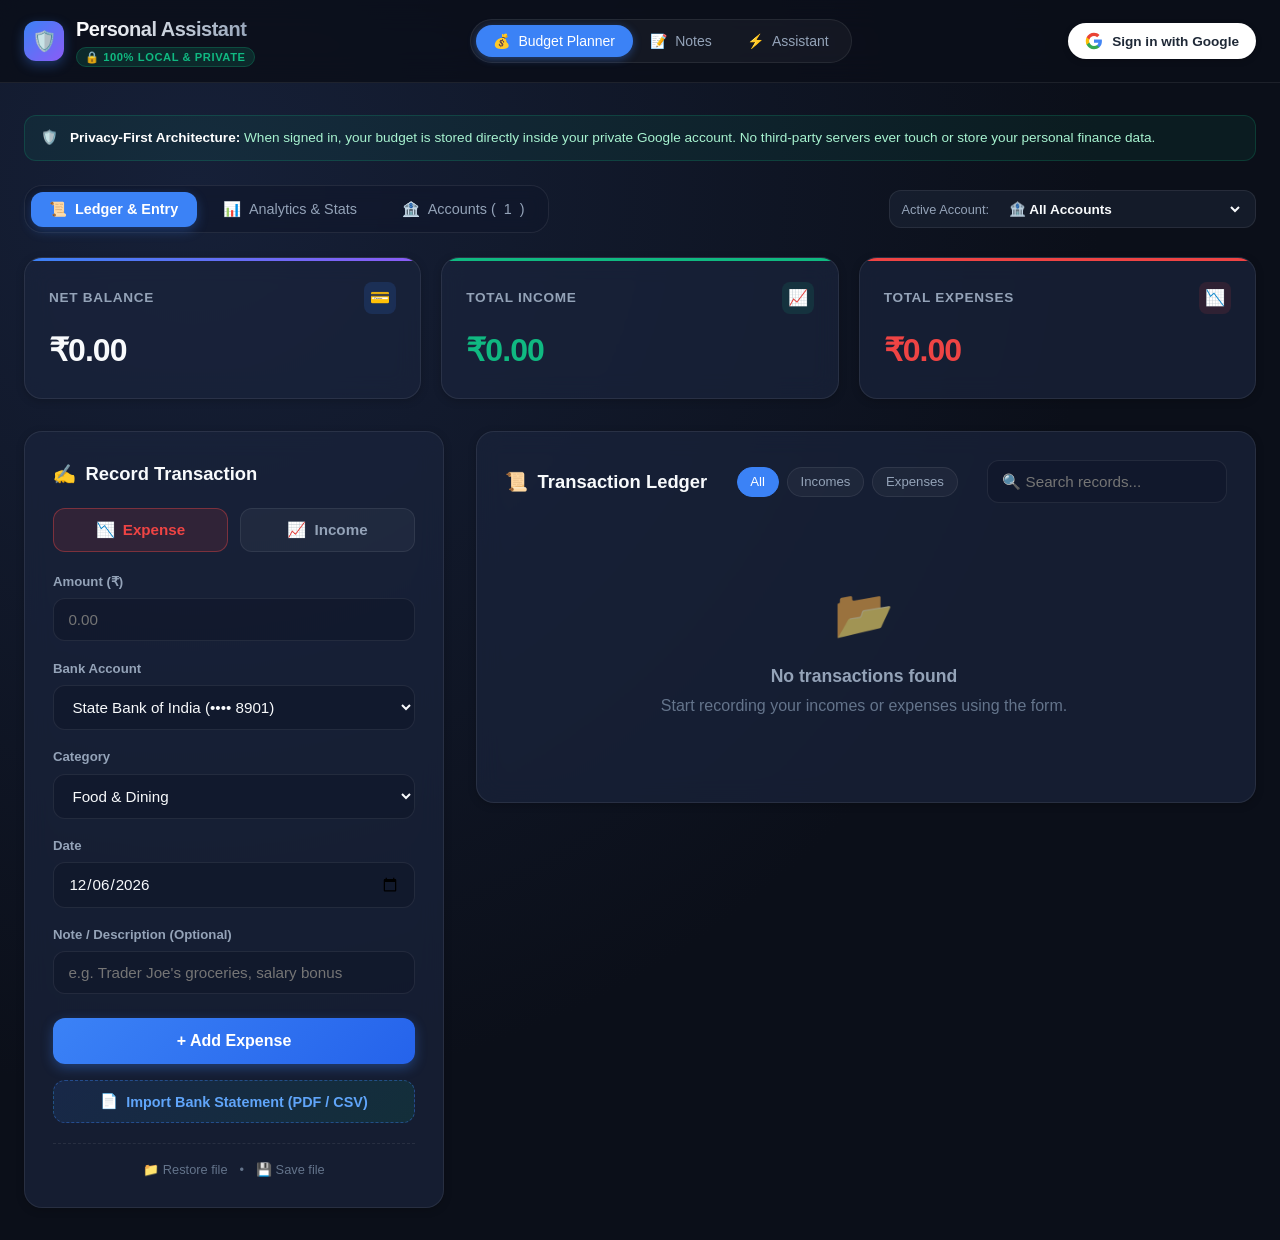
==== commit e09ac86c: "feat(analytics-accounts): add expense analytics stats tab and multi-account management" ====
--- a/index.html
+++ b/index.html
@@ -83,115 +83,257 @@
       </div>
     </div>
 
-    <!-- Financial Metric Summary Cards -->
-    <section class="metrics-grid" aria-label="Financial Summary Cards">
-      <div class="metric-card balance">
-        <div class="metric-header">
-          <span class="metric-label">Net Balance</span>
-          <div class="metric-icon">💳</div>
-        </div>
-        <div class="metric-value" id="metric-net-balance">₹0.00</div>
-      </div>
-
-      <div class="metric-card income">
-        <div class="metric-header">
-          <span class="metric-label">Total Income</span>
-          <div class="metric-icon">📈</div>
-        </div>
-        <div class="metric-value" id="metric-total-income">₹0.00</div>
-      </div>
-
-      <div class="metric-card expense">
-        <div class="metric-header">
-          <span class="metric-label">Total Expenses</span>
-          <div class="metric-icon">📉</div>
-        </div>
-        <div class="metric-value" id="metric-total-expense">₹0.00</div>
-      </div>
-    </section>
-
-    <!-- Sub-App Content Grid: Form + Ledger -->
-    <div class="app-content-grid">
-
-      <!-- Left Column: Transaction Input Form -->
-      <aside class="panel">
-        <h2 class="panel-title"><span>✍️</span> Record Transaction</h2>
-
-        <!-- Type Selector: Expense vs Income -->
-        <div class="type-toggle-group">
-          <button type="button" class="type-toggle-btn active expense" data-type="expense">
-            <span>📉</span> Expense
+    <!-- Tab Navigation & Global Account Filter Toolbar -->
+    <div class="navigation-toolbar">
+      <nav class="app-tab-navigation" role="tablist" aria-label="Main Navigation">
+        <button class="app-tab-btn active" id="tab-btn-ledger" role="tab" aria-selected="true" data-tab="tab-ledger">
+          <span>📜</span> Ledger & Entry
+        </button>
+        <button class="app-tab-btn" id="tab-btn-stats" role="tab" aria-selected="false" data-tab="tab-stats">
+          <span>📊</span> Analytics & Stats
+        </button>
+        <button class="app-tab-btn" id="tab-btn-accounts" role="tab" aria-selected="false" data-tab="tab-accounts">
+          <span>🏦</span> Accounts (<span id="tab-account-count">0</span>)
+        </button>
+      </nav>
+
+      <div class="account-selector-wrapper">
+        <label for="global-account-filter" class="account-selector-label">Active Account:</label>
+        <select id="global-account-filter" class="input-control select-account-pill">
+          <option value="all">🏦 All Accounts</option>
+        </select>
+      </div>
+    </div>
+
+    <!-- Tab 1: Ledger & Entry View -->
+    <div id="tab-ledger-view" class="tab-pane active">
+      <!-- Financial Metric Summary Cards -->
+      <section class="metrics-grid" aria-label="Financial Summary Cards">
+        <div class="metric-card balance">
+          <div class="metric-header">
+            <span class="metric-label">Net Balance</span>
+            <div class="metric-icon">💳</div>
+          </div>
+          <div class="metric-value" id="metric-net-balance">₹0.00</div>
+        </div>
+
+        <div class="metric-card income">
+          <div class="metric-header">
+            <span class="metric-label">Total Income</span>
+            <div class="metric-icon">📈</div>
+          </div>
+          <div class="metric-value" id="metric-total-income">₹0.00</div>
+        </div>
+
+        <div class="metric-card expense">
+          <div class="metric-header">
+            <span class="metric-label">Total Expenses</span>
+            <div class="metric-icon">📉</div>
+          </div>
+          <div class="metric-value" id="metric-total-expense">₹0.00</div>
+        </div>
+      </section>
+
+      <!-- Sub-App Content Grid: Form + Ledger -->
+      <div class="app-content-grid">
+
+        <!-- Left Column: Transaction Input Form -->
+        <aside class="panel">
+          <h2 class="panel-title"><span>✍️</span> Record Transaction</h2>
+
+          <!-- Type Selector: Expense vs Income -->
+          <div class="type-toggle-group">
+            <button type="button" class="type-toggle-btn active expense" data-type="expense">
+              <span>📉</span> Expense
+            </button>
+            <button type="button" class="type-toggle-btn income" data-type="income">
+              <span>📈</span> Income
+            </button>
+          </div>
+
+          <form id="transaction-form" autocomplete="off">
+            <div class="form-group">
+              <label class="form-label" for="tx-amount">Amount (₹)</label>
+              <input type="number" step="0.01" min="0.01" id="tx-amount" class="input-control" placeholder="0.00" required>
+            </div>
+
+            <div class="form-group">
+              <label class="form-label" for="tx-account">Bank Account</label>
+              <select id="tx-account" class="input-control">
+                <option value="">Default / Cash</option>
+              </select>
+            </div>
+
+            <div class="form-group">
+              <label class="form-label" for="tx-category">Category</label>
+              <select id="tx-category" class="input-control" required></select>
+            </div>
+
+            <div class="form-group">
+              <label class="form-label" for="tx-date">Date</label>
+              <input type="date" id="tx-date" class="input-control" required>
+            </div>
+
+            <div class="form-group">
+              <label class="form-label" for="tx-description">Note / Description (Optional)</label>
+              <input type="text" id="tx-description" class="input-control" placeholder="e.g. Trader Joe's groceries, salary bonus">
+            </div>
+
+            <button type="submit" id="btn-submit-tx" class="btn-submit">
+              <span>+ Add Expense</span>
+            </button>
+          </form>
+
+          <button id="btn-import-statement" class="btn-import-statement" title="Import transactions from a bank statement PDF or CSV">
+            <span>📄</span> Import Bank Statement (PDF / CSV)
           </button>
-          <button type="button" class="type-toggle-btn income" data-type="income">
-            <span>📈</span> Income
-          </button>
-        </div>
-
-        <form id="transaction-form" autocomplete="off">
-          <div class="form-group">
-            <label class="form-label" for="tx-amount">Amount (₹)</label>
-            <input type="number" step="0.01" min="0.01" id="tx-amount" class="input-control" placeholder="0.00" required>
-          </div>
-
-          <div class="form-group">
-            <label class="form-label" for="tx-category">Category</label>
-            <select id="tx-category" class="input-control" required></select>
-          </div>
-
-          <div class="form-group">
-            <label class="form-label" for="tx-date">Date</label>
-            <input type="date" id="tx-date" class="input-control" required>
-          </div>
-
-          <div class="form-group">
-            <label class="form-label" for="tx-description">Note / Description (Optional)</label>
-            <input type="text" id="tx-description" class="input-control" placeholder="e.g. Trader Joe's groceries, salary bonus">
-          </div>
-
-          <button type="submit" id="btn-submit-tx" class="btn-submit">
-            <span>+ Add Expense</span>
-          </button>
-        </form>
-
-        <button id="btn-import-statement" class="btn-import-statement" title="Import transactions from a bank statement PDF or CSV">
-          <span>📄</span> Import Bank Statement (PDF / CSV)
-        </button>
-
-        <!-- Secondary Local File Options -->
-        <div class="local-backup-footer">
-          <input type="file" id="import-file-input" accept=".json,application/json" style="display: none;">
-          <button id="btn-import-trigger" class="btn-text-subtle" title="Restore from local file">
-            📁 Restore file
-          </button>
-          <span>•</span>
-          <button id="btn-export-backup" class="btn-text-subtle" title="Save backup file">
-            💾 Save file
-          </button>
-        </div>
-      </aside>
-
-      <!-- Right Column: Ledger & Search Filters -->
-      <section class="panel">
-        <div class="ledger-header">
-          <h2 class="panel-title" style="margin-bottom: 0;"><span>📜</span> Transaction Ledger</h2>
-
-          <!-- Filters -->
-          <div class="filter-group">
-            <button class="filter-btn active" data-filter="all">All</button>
-            <button class="filter-btn" data-filter="income">Incomes</button>
-            <button class="filter-btn" data-filter="expense">Expenses</button>
-          </div>
-
-          <!-- Search -->
-          <input type="text" id="search-input" class="input-control search-input" placeholder="🔍 Search records...">
-        </div>
-
-        <!-- Scrollable List of Records -->
-        <div class="transaction-list" id="transaction-list">
-          <!-- Dynamically populated by budgetApp.js -->
-        </div>
-      </section>
-
+
+          <!-- Secondary Local File Options -->
+          <div class="local-backup-footer">
+            <input type="file" id="import-file-input" accept=".json,application/json" style="display: none;">
+            <button id="btn-import-trigger" class="btn-text-subtle" title="Restore from local file">
+              📁 Restore file
+            </button>
+            <span>•</span>
+            <button id="btn-export-backup" class="btn-text-subtle" title="Save backup file">
+              💾 Save file
+            </button>
+          </div>
+        </aside>
+
+        <!-- Right Column: Ledger & Search Filters -->
+        <section class="panel">
+          <div class="ledger-header">
+            <h2 class="panel-title" style="margin-bottom: 0;"><span>📜</span> Transaction Ledger</h2>
+
+            <!-- Filters -->
+            <div class="filter-group">
+              <button class="filter-btn active" data-filter="all">All</button>
+              <button class="filter-btn" data-filter="income">Incomes</button>
+              <button class="filter-btn" data-filter="expense">Expenses</button>
+            </div>
+
+            <!-- Search -->
+            <input type="text" id="search-input" class="input-control search-input" placeholder="🔍 Search records...">
+          </div>
+
+          <!-- Scrollable List of Records -->
+          <div class="transaction-list" id="transaction-list">
+            <!-- Dynamically populated by budgetApp.js -->
+          </div>
+        </section>
+
+      </div>
+    </div>
+
+    <!-- Tab 2: Analytics & Stats View -->
+    <div id="tab-stats-view" class="tab-pane" style="display: none;">
+      <!-- Stats Filter Bar -->
+      <div class="stats-filter-card">
+        <div class="stats-filter-presets">
+          <span class="filter-heading">Range:</span>
+          <button class="stats-preset-btn active" data-range="all">All Time</button>
+          <button class="stats-preset-btn" data-range="this_year">This Year</button>
+          <button class="stats-preset-btn" data-range="last_year">Last Year</button>
+          <button class="stats-preset-btn" data-range="this_month">This Month</button>
+          <button class="stats-preset-btn" data-range="last_month">Last Month</button>
+          <button class="stats-preset-btn" data-range="last_30_days">Last 30 Days</button>
+          <button class="stats-preset-btn" data-range="custom">Custom Date</button>
+        </div>
+
+        <!-- Custom Date Range Picker -->
+        <div id="stats-custom-dates-picker" class="stats-custom-picker" style="display: none;">
+          <div class="custom-date-inputs">
+            <label>From: <input type="date" id="stats-date-from" class="input-control input-sm"></label>
+            <label>To: <input type="date" id="stats-date-to" class="input-control input-sm"></label>
+            <button id="btn-apply-custom-stats" class="btn-secondary btn-sm">Apply</button>
+          </div>
+        </div>
+      </div>
+
+      <!-- Stats Key Metrics Grid -->
+      <div class="stats-metrics-grid">
+        <div class="stats-metric-card expense">
+          <div class="stat-card-label">Total Expenses</div>
+          <div class="stat-card-value" id="stat-val-expense">₹0.00</div>
+          <div class="stat-card-sub" id="stat-sub-expense">0 transactions</div>
+        </div>
+
+        <div class="stats-metric-card income">
+          <div class="stat-card-label">Total Income</div>
+          <div class="stat-card-value" id="stat-val-income">₹0.00</div>
+          <div class="stat-card-sub" id="stat-sub-income">0 transactions</div>
+        </div>
+
+        <div class="stats-metric-card balance">
+          <div class="stat-card-label">Net Savings</div>
+          <div class="stat-card-value" id="stat-val-savings">₹0.00</div>
+          <div class="stat-card-sub" id="stat-val-savings-rate">Savings Rate: 0%</div>
+        </div>
+
+        <div class="stats-metric-card average">
+          <div class="stat-card-label">Daily Average Spend</div>
+          <div class="stat-card-value" id="stat-val-daily-avg">₹0.00</div>
+          <div class="stat-card-sub" id="stat-sub-days">Over period</div>
+        </div>
+
+        <div class="stats-metric-card peak">
+          <div class="stat-card-label">Peak Spending Day</div>
+          <div class="stat-card-value" id="stat-val-peak-amount">₹0.00</div>
+          <div class="stat-card-sub" id="stat-val-peak-date">None</div>
+        </div>
+      </div>
+
+      <!-- Detailed Visuals & Breakdowns Grid -->
+      <div class="stats-content-grid">
+        <!-- Left Column: Trend Chart & Top 5 Expenses -->
+        <div class="stats-main-col">
+          <div class="panel">
+            <div class="panel-header-clean">
+              <h3 class="panel-subtitle"><span>📈</span> Spending Time-Trend</h3>
+              <span class="badge-subtle" id="stats-trend-granularity">Daily / Monthly</span>
+            </div>
+            <div class="trend-chart-wrapper" id="stats-trend-chart">
+              <!-- Dynamically populated bars -->
+            </div>
+          </div>
+
+          <div class="panel" style="margin-top: 1.5rem;">
+            <h3 class="panel-subtitle"><span>🔝</span> Top 5 Largest Expenses</h3>
+            <div class="top-expenses-list" id="stats-top-expenses">
+              <!-- Dynamically populated items -->
+            </div>
+          </div>
+        </div>
+
+        <!-- Right Column: Category Breakdown -->
+        <div class="stats-side-col">
+          <div class="panel">
+            <h3 class="panel-subtitle"><span>🥧</span> Category Spending Breakdown</h3>
+            <div class="category-breakdown-list" id="stats-category-list">
+              <!-- Dynamically populated progress bars -->
+            </div>
+          </div>
+        </div>
+      </div>
+    </div>
+
+    <!-- Tab 3: Bank Accounts Management View -->
+    <div id="tab-accounts-view" class="tab-pane" style="display: none;">
+      <div class="accounts-header-bar">
+        <div>
+          <h2 class="panel-title" style="margin-bottom: 0.25rem;"><span>🏦</span> Bank Accounts</h2>
+          <p class="panel-subtitle-text">Manage multiple bank accounts (Axis, SBI, HDFC, ICICI, etc.) with account numbers and IFSC codes.</p>
+        </div>
+        <button id="btn-open-add-account" class="btn-primary">
+          <span>+ Add Bank Account</span>
+        </button>
+      </div>
+
+      <!-- Accounts Grid -->
+      <div class="accounts-grid" id="accounts-cards-grid">
+        <!-- Dynamically populated cards -->
+      </div>
     </div>
   </main>
 
@@ -240,6 +382,16 @@
                 <option value="generic">Universal / Generic</option>
               </select>
             </div>
+
+            <!-- Target Account Mapping -->
+            <div class="statement-account-assignment">
+              <label for="stmt-account-target"><strong>Map to Account:</strong></label>
+              <select id="stmt-account-target" class="input-control select-sm">
+                <option value="">Default / General</option>
+              </select>
+              <span id="stmt-detected-account-badge" class="badge-account-detect" style="display: none;"></span>
+            </div>
+
             <div class="select-actions">
               <button id="btn-select-all-stmt" class="btn-text-subtle">Select All</button>
               <span>•</span>
@@ -252,12 +404,22 @@
             <table class="statement-table" id="statement-preview-table">
               <thead>
                 <tr>
-                  <th width="40"><input type="checkbox" id="stmt-check-master" checked></th>
-                  <th width="110">Date</th>
-                  <th>Description</th>
-                  <th width="100">Type</th>
-                  <th width="140">Category</th>
-                  <th width="120" style="text-align: right;">Amount (₹)</th>
+                  <th width="40"><input type="checkbox" id="stmt-check-master" checked title="Select or deselect all transactions"></th>
+                  <th width="115" class="sortable-th" data-sort="date" role="button" tabindex="0" title="Sort by Date">
+                    Date <span class="sort-icon">↕</span>
+                  </th>
+                  <th class="sortable-th" data-sort="description" role="button" tabindex="0" title="Sort by Description">
+                    Description <span class="sort-icon">↕</span>
+                  </th>
+                  <th width="100" class="sortable-th" data-sort="type" role="button" tabindex="0" title="Sort by Type">
+                    Type <span class="sort-icon">↕</span>
+                  </th>
+                  <th width="140" class="sortable-th" data-sort="category" role="button" tabindex="0" title="Sort by Category">
+                    Category <span class="sort-icon">↕</span>
+                  </th>
+                  <th width="130" class="sortable-th" data-sort="amount" role="button" tabindex="0" style="text-align: right;" title="Sort by Amount">
+                    Amount (₹) <span class="sort-icon">↕</span>
+                  </th>
                 </tr>
               </thead>
               <tbody id="statement-preview-tbody">
@@ -294,6 +456,85 @@
           <span>📥 Import Selected Entries</span>
         </button>
       </div>
+    </div>
+  </div>
+
+  <!-- Modal: Add / Edit Bank Account -->
+  <div id="modal-account-form" class="modal-backdrop" style="display: none;">
+    <div class="modal-dialog">
+      <div class="modal-header">
+        <div class="modal-title-group">
+          <span class="modal-icon">🏦</span>
+          <div>
+            <h3 class="modal-title" id="account-modal-title">Add Bank Account</h3>
+            <p class="modal-subtitle">Secure, on-device bank account registration</p>
+          </div>
+        </div>
+        <button id="btn-close-account-modal" class="modal-close-btn" aria-label="Close modal">&times;</button>
+      </div>
+
+      <form id="account-form" autocomplete="off">
+        <div class="modal-body">
+          <input type="hidden" id="account-id-input">
+
+          <div class="form-group">
+            <label class="form-label" for="acc-bank-select">Bank Name *</label>
+            <select id="acc-bank-select" class="input-control" required>
+              <option value="">Select Bank</option>
+              <option value="State Bank of India">State Bank of India (SBI)</option>
+              <option value="Axis Bank">Axis Bank</option>
+              <option value="HDFC Bank">HDFC Bank</option>
+              <option value="ICICI Bank">ICICI Bank</option>
+              <option value="Kotak Mahindra Bank">Kotak Mahindra Bank</option>
+              <option value="Punjab National Bank">Punjab National Bank</option>
+              <option value="Bank of Baroda">Bank of Baroda</option>
+              <option value="Other">Other Bank</option>
+            </select>
+          </div>
+
+          <div class="form-group" id="acc-custom-bank-group" style="display: none;">
+            <label class="form-label" for="acc-custom-bank">Custom Bank Name *</label>
+            <input type="text" id="acc-custom-bank" class="input-control" placeholder="Enter bank name">
+          </div>
+
+          <div class="form-group">
+            <label class="form-label" for="acc-number">Account Number *</label>
+            <input type="text" id="acc-number" class="input-control" placeholder="e.g. 123456789012" required>
+          </div>
+
+          <div class="form-group">
+            <label class="form-label" for="acc-ifsc">IFSC Code *</label>
+            <input type="text" id="acc-ifsc" class="input-control" placeholder="e.g. SBIN0001234 or UTIB0000045" style="text-transform: uppercase;" required>
+          </div>
+
+          <div class="form-group">
+            <label class="form-label" for="acc-type">Account Type</label>
+            <select id="acc-type" class="input-control">
+              <option value="savings">Savings Account</option>
+              <option value="current">Current Account</option>
+              <option value="credit_card">Credit Card</option>
+              <option value="wallet">Digital Wallet / Cash</option>
+            </select>
+          </div>
+
+          <div class="form-group">
+            <label class="form-label" for="acc-nickname">Nickname / Label (Optional)</label>
+            <input type="text" id="acc-nickname" class="input-control" placeholder="e.g. Primary Salary, Emergency Savings">
+          </div>
+
+          <div class="form-group">
+            <label class="checkbox-label" style="display: flex; align-items: center; gap: 0.5rem; cursor: pointer;">
+              <input type="checkbox" id="acc-default">
+              <span>Set as default account</span>
+            </label>
+          </div>
+        </div>
+
+        <div class="modal-footer">
+          <button type="button" id="btn-cancel-account" class="btn-secondary">Cancel</button>
+          <button type="submit" id="btn-save-account" class="btn-primary">Save Account</button>
+        </div>
+      </form>
     </div>
   </div>
 
--- a/css/style.css
+++ b/css/style.css
@@ -1048,6 +1048,41 @@
   z-index: 2;
 }
 
+.statement-table th.sortable-th {
+  cursor: pointer;
+  user-select: none;
+  transition: background 0.15s ease, color 0.15s ease;
+}
+
+.statement-table th.sortable-th:hover {
+  background: #253347;
+  color: var(--text-primary);
+}
+
+.statement-table th.sortable-th:focus-visible {
+  outline: 2px solid var(--accent-blue);
+  outline-offset: -2px;
+}
+
+.statement-table th.sortable-th.active-sort {
+  color: var(--accent-blue);
+  background: #223044;
+}
+
+.statement-table .sort-icon {
+  display: inline-block;
+  margin-left: 0.35rem;
+  font-size: 0.75rem;
+  opacity: 0.6;
+  vertical-align: middle;
+  transition: transform 0.15s ease, opacity 0.15s ease;
+}
+
+.statement-table th.sortable-th:hover .sort-icon,
+.statement-table th.sortable-th.active-sort .sort-icon {
+  opacity: 1;
+}
+
 .statement-table td {
   padding: 0.65rem 0.75rem;
   border-bottom: 1px solid rgba(255, 255, 255, 0.05);
@@ -1160,6 +1195,9 @@
   }
   .metrics-grid {
     grid-template-columns: 1fr;
+  }
+  .stats-content-grid {
+    grid-template-columns: 1fr !important;
   }
 }
 
@@ -1195,5 +1233,633 @@
   .search-input {
     max-width: 100%;
   }
-}
-
+  .navigation-toolbar {
+    flex-direction: column;
+    align-items: stretch !important;
+    gap: 0.75rem;
+  }
+  .stats-metrics-grid {
+    grid-template-columns: 1fr !important;
+  }
+  .accounts-header-bar {
+    flex-direction: column;
+    align-items: flex-start !important;
+    gap: 1rem;
+  }
+}
+
+/* ==========================================================================
+   Navigation Toolbar & App Tabs
+   ========================================================================== */
+.navigation-toolbar {
+  display: flex;
+  align-items: center;
+  justify-content: space-between;
+  margin-bottom: 1.5rem;
+  gap: 1rem;
+  flex-wrap: wrap;
+}
+
+.app-tab-navigation {
+  display: flex;
+  align-items: center;
+  gap: 0.5rem;
+  background: rgba(15, 23, 42, 0.6);
+  padding: 0.35rem;
+  border-radius: var(--radius-lg);
+  border: 1px solid var(--border-color);
+  backdrop-filter: blur(8px);
+}
+
+.app-tab-btn {
+  display: flex;
+  align-items: center;
+  gap: 0.5rem;
+  padding: 0.55rem 1.15rem;
+  border: none;
+  background: transparent;
+  color: var(--text-secondary);
+  font-size: 0.9rem;
+  font-weight: 500;
+  border-radius: var(--radius-md);
+  cursor: pointer;
+  transition: all 0.2s ease;
+}
+
+.app-tab-btn:hover {
+  color: var(--text-primary);
+  background: rgba(255, 255, 255, 0.05);
+}
+
+.app-tab-btn.active {
+  background: var(--accent-blue);
+  color: #ffffff;
+  font-weight: 600;
+  box-shadow: 0 4px 12px rgba(59, 130, 246, 0.3);
+}
+
+.account-selector-wrapper {
+  display: flex;
+  align-items: center;
+  gap: 0.5rem;
+  background: rgba(30, 41, 59, 0.5);
+  padding: 0.25rem 0.75rem;
+  border-radius: var(--radius-md);
+  border: 1px solid var(--border-color);
+}
+
+.account-selector-label {
+  font-size: 0.8rem;
+  color: var(--text-secondary);
+  font-weight: 500;
+  white-space: nowrap;
+}
+
+.select-account-pill {
+  background: transparent;
+  border: none;
+  color: var(--text-primary);
+  font-weight: 600;
+  font-size: 0.85rem;
+  cursor: pointer;
+  padding: 0.35rem 0.5rem;
+  width: auto;
+}
+
+.select-account-pill:focus {
+  outline: none;
+}
+
+.tab-pane {
+  animation: fadeIn 0.2s ease-in-out;
+}
+
+/* ==========================================================================
+   Analytics & Statistics Tab Styles
+   ========================================================================== */
+.stats-filter-card {
+  background: var(--bg-surface);
+  border: 1px solid var(--border-color);
+  border-radius: var(--radius-lg);
+  padding: 1rem 1.25rem;
+  margin-bottom: 1.5rem;
+  display: flex;
+  flex-direction: column;
+  gap: 0.75rem;
+}
+
+.stats-filter-presets {
+  display: flex;
+  align-items: center;
+  gap: 0.5rem;
+  flex-wrap: wrap;
+}
+
+.filter-heading {
+  font-size: 0.85rem;
+  font-weight: 600;
+  color: var(--text-secondary);
+  margin-right: 0.5rem;
+}
+
+.stats-preset-btn {
+  padding: 0.4rem 0.85rem;
+  border-radius: var(--radius-md);
+  border: 1px solid var(--border-color);
+  background: rgba(15, 23, 42, 0.5);
+  color: var(--text-secondary);
+  font-size: 0.8rem;
+  font-weight: 500;
+  cursor: pointer;
+  transition: all 0.15s ease;
+}
+
+.stats-preset-btn:hover {
+  background: rgba(255, 255, 255, 0.08);
+  color: var(--text-primary);
+}
+
+.stats-preset-btn.active {
+  background: var(--accent-blue);
+  color: #ffffff;
+  border-color: var(--accent-blue);
+}
+
+.stats-custom-picker {
+  padding-top: 0.5rem;
+  border-top: 1px solid rgba(255, 255, 255, 0.08);
+}
+
+.custom-date-inputs {
+  display: flex;
+  align-items: center;
+  gap: 1rem;
+  flex-wrap: wrap;
+  font-size: 0.85rem;
+  color: var(--text-secondary);
+}
+
+.custom-date-inputs input[type="date"] {
+  width: auto;
+  padding: 0.35rem 0.65rem;
+  font-size: 0.85rem;
+}
+
+/* Stats Metrics Grid */
+.stats-metrics-grid {
+  display: grid;
+  grid-template-columns: repeat(auto-fit, minmax(210px, 1fr));
+  gap: 1rem;
+  margin-bottom: 1.5rem;
+}
+
+.stats-metric-card {
+  background: var(--bg-surface);
+  border: 1px solid var(--border-color);
+  border-radius: var(--radius-lg);
+  padding: 1.25rem;
+  display: flex;
+  flex-direction: column;
+  gap: 0.35rem;
+  position: relative;
+  overflow: hidden;
+  box-shadow: 0 4px 16px rgba(0, 0, 0, 0.2);
+}
+
+.stats-metric-card::before {
+  content: '';
+  position: absolute;
+  top: 0;
+  left: 0;
+  right: 0;
+  height: 3px;
+  background: var(--text-muted);
+}
+
+.stats-metric-card.expense::before {
+  background: var(--accent-red);
+}
+
+.stats-metric-card.income::before {
+  background: var(--accent-green);
+}
+
+.stats-metric-card.balance::before {
+  background: var(--accent-blue);
+}
+
+.stats-metric-card.average::before {
+  background: #a855f7;
+}
+
+.stats-metric-card.peak::before {
+  background: #f59e0b;
+}
+
+.stat-card-label {
+  font-size: 0.8rem;
+  font-weight: 600;
+  color: var(--text-secondary);
+  text-transform: uppercase;
+  letter-spacing: 0.04em;
+}
+
+.stat-card-value {
+  font-size: 1.65rem;
+  font-weight: 700;
+  color: var(--text-primary);
+}
+
+.stat-card-value.text-expense { color: var(--accent-red); }
+.stat-card-value.text-income { color: var(--accent-green); }
+.stat-card-value.text-neutral { color: #c084fc; }
+.stat-card-value.text-warning { color: #fbbf24; }
+
+.stat-card-sub {
+  font-size: 0.8rem;
+  color: var(--text-muted);
+}
+
+/* Stats Content Grid (Left Chart + Right Categories) */
+.stats-content-grid {
+  display: grid;
+  grid-template-columns: 1.5fr 1fr;
+  gap: 1.5rem;
+}
+
+.panel-header-clean {
+  display: flex;
+  align-items: center;
+  justify-content: space-between;
+  margin-bottom: 1.25rem;
+}
+
+.badge-subtle {
+  font-size: 0.75rem;
+  font-weight: 500;
+  padding: 0.2rem 0.5rem;
+  background: rgba(255, 255, 255, 0.07);
+  border-radius: var(--radius-sm);
+  color: var(--text-secondary);
+}
+
+/* Spending Time-Trend Chart */
+.trend-chart-wrapper {
+  min-height: 220px;
+  display: flex;
+  align-items: flex-end;
+  gap: 0.75rem;
+  overflow-x: auto;
+  padding: 1.5rem 0.5rem 0.5rem 0.5rem;
+  border-bottom: 2px solid var(--border-color);
+}
+
+.trend-bar-col {
+  flex: 1;
+  min-width: 36px;
+  max-width: 54px;
+  display: flex;
+  flex-direction: column;
+  align-items: center;
+  gap: 0.35rem;
+  position: relative;
+}
+
+.trend-bar-col:hover .trend-tooltip {
+  opacity: 1;
+  visibility: visible;
+  transform: translateY(-4px);
+}
+
+.trend-bar-fill {
+  width: 100%;
+  background: linear-gradient(180deg, #ef4444 0%, #b91c1c 100%);
+  border-radius: 4px 4px 0 0;
+  min-height: 4px;
+  transition: height 0.3s cubic-bezier(0.4, 0, 0.2, 1);
+  box-shadow: 0 2px 6px rgba(239, 68, 68, 0.3);
+}
+
+.trend-bar-label {
+  font-size: 0.7rem;
+  color: var(--text-muted);
+  white-space: nowrap;
+  transform: rotate(-35deg);
+  transform-origin: top left;
+  margin-top: 0.4rem;
+}
+
+.trend-tooltip {
+  position: absolute;
+  bottom: calc(100% + 8px);
+  background: #0f172a;
+  color: #ffffff;
+  padding: 0.4rem 0.65rem;
+  border-radius: var(--radius-sm);
+  font-size: 0.75rem;
+  border: 1px solid var(--border-color);
+  box-shadow: 0 4px 12px rgba(0, 0, 0, 0.5);
+  pointer-events: none;
+  opacity: 0;
+  visibility: hidden;
+  transition: all 0.15s ease;
+  white-space: nowrap;
+  z-index: 10;
+}
+
+/* Top 5 Expenses List */
+.top-expenses-list {
+  display: flex;
+  flex-direction: column;
+  gap: 0.6rem;
+}
+
+.top-expense-row {
+  display: flex;
+  align-items: center;
+  justify-content: space-between;
+  padding: 0.65rem 0.85rem;
+  background: rgba(15, 23, 42, 0.4);
+  border: 1px solid var(--border-color);
+  border-radius: var(--radius-md);
+  transition: background 0.15s ease;
+}
+
+.top-expense-row:hover {
+  background: rgba(255, 255, 255, 0.04);
+}
+
+.top-expense-left {
+  display: flex;
+  align-items: center;
+  gap: 0.75rem;
+}
+
+.top-rank-badge {
+  width: 24px;
+  height: 24px;
+  border-radius: 50%;
+  background: #334155;
+  color: #ffffff;
+  display: flex;
+  align-items: center;
+  justify-content: center;
+  font-size: 0.75rem;
+  font-weight: 700;
+}
+
+.top-rank-badge.rank-1 { background: #f59e0b; color: #000000; }
+.top-rank-badge.rank-2 { background: #94a3b8; color: #000000; }
+.top-rank-badge.rank-3 { background: #b45309; }
+
+.top-expense-desc {
+  font-size: 0.85rem;
+  font-weight: 600;
+  color: var(--text-primary);
+}
+
+.top-expense-meta {
+  font-size: 0.75rem;
+  color: var(--text-muted);
+  display: flex;
+  gap: 0.5rem;
+  align-items: center;
+}
+
+.top-expense-amount {
+  font-size: 0.95rem;
+  font-weight: 700;
+  color: var(--accent-red);
+}
+
+/* Category Spending Breakdown */
+.category-breakdown-list {
+  display: flex;
+  flex-direction: column;
+  gap: 1rem;
+}
+
+.category-breakdown-item {
+  display: flex;
+  flex-direction: column;
+  gap: 0.35rem;
+}
+
+.cat-item-header {
+  display: flex;
+  justify-content: space-between;
+  font-size: 0.85rem;
+}
+
+.cat-item-name {
+  font-weight: 600;
+  color: var(--text-primary);
+  display: flex;
+  align-items: center;
+  gap: 0.4rem;
+}
+
+.cat-item-values {
+  font-weight: 700;
+  color: var(--text-primary);
+}
+
+.cat-item-sub {
+  font-size: 0.75rem;
+  color: var(--text-muted);
+  display: flex;
+  justify-content: space-between;
+}
+
+.cat-progress-bg {
+  width: 100%;
+  height: 8px;
+  background: rgba(255, 255, 255, 0.08);
+  border-radius: 4px;
+  overflow: hidden;
+}
+
+.cat-progress-fill {
+  height: 100%;
+  background: linear-gradient(90deg, #3b82f6, #60a5fa);
+  border-radius: 4px;
+  transition: width 0.4s ease;
+}
+
+/* ==========================================================================
+   Bank Accounts Management Styles
+   ========================================================================== */
+.accounts-header-bar {
+  display: flex;
+  align-items: center;
+  justify-content: space-between;
+  margin-bottom: 1.5rem;
+}
+
+.panel-subtitle-text {
+  font-size: 0.85rem;
+  color: var(--text-secondary);
+  margin: 0;
+}
+
+.accounts-grid {
+  display: grid;
+  grid-template-columns: repeat(auto-fill, minmax(300px, 1fr));
+  gap: 1.25rem;
+}
+
+.account-card {
+  background: var(--bg-surface);
+  border: 1px solid var(--border-color);
+  border-radius: var(--radius-lg);
+  padding: 1.25rem;
+  display: flex;
+  flex-direction: column;
+  gap: 1rem;
+  position: relative;
+  overflow: hidden;
+  box-shadow: 0 4px 16px rgba(0, 0, 0, 0.2);
+  transition: transform 0.15s ease, border-color 0.15s ease;
+}
+
+.account-card:hover {
+  transform: translateY(-2px);
+  border-color: rgba(59, 130, 246, 0.4);
+}
+
+.account-card-header {
+  display: flex;
+  align-items: flex-start;
+  justify-content: space-between;
+}
+
+.account-bank-group {
+  display: flex;
+  align-items: center;
+  gap: 0.65rem;
+}
+
+.account-bank-icon {
+  width: 36px;
+  height: 36px;
+  border-radius: var(--radius-md);
+  background: #1e293b;
+  display: flex;
+  align-items: center;
+  justify-content: center;
+  font-size: 1.25rem;
+  border: 1px solid var(--border-color);
+}
+
+.account-bank-name {
+  font-size: 1rem;
+  font-weight: 700;
+  color: var(--text-primary);
+}
+
+.account-nickname-label {
+  font-size: 0.75rem;
+  color: var(--text-muted);
+}
+
+.account-badge-default {
+  background: rgba(16, 185, 129, 0.15);
+  color: #34d399;
+  border: 1px solid rgba(16, 185, 129, 0.3);
+  padding: 0.2rem 0.5rem;
+  border-radius: var(--radius-sm);
+  font-size: 0.7rem;
+  font-weight: 600;
+}
+
+.account-details-block {
+  display: flex;
+  flex-direction: column;
+  gap: 0.35rem;
+  background: rgba(15, 23, 42, 0.4);
+  padding: 0.75rem;
+  border-radius: var(--radius-md);
+  border: 1px solid rgba(255, 255, 255, 0.05);
+}
+
+.account-detail-row {
+  display: flex;
+  align-items: center;
+  justify-content: space-between;
+  font-size: 0.8rem;
+}
+
+.account-detail-label {
+  color: var(--text-muted);
+}
+
+.account-detail-val {
+  font-family: var(--font-mono, monospace);
+  font-weight: 600;
+  color: var(--text-secondary);
+}
+
+.account-balance-section {
+  display: flex;
+  align-items: baseline;
+  justify-content: space-between;
+  padding-top: 0.5rem;
+  border-top: 1px solid rgba(255, 255, 255, 0.08);
+}
+
+.account-bal-label {
+  font-size: 0.8rem;
+  color: var(--text-secondary);
+}
+
+.account-bal-amount {
+  font-size: 1.25rem;
+  font-weight: 700;
+  color: var(--text-primary);
+}
+
+.account-actions-footer {
+  display: flex;
+  align-items: center;
+  justify-content: flex-end;
+  gap: 0.5rem;
+}
+
+/* Statement Account Mapping Banner & Badges */
+.statement-account-assignment {
+  display: flex;
+  align-items: center;
+  gap: 0.5rem;
+  font-size: 0.85rem;
+  color: var(--text-secondary);
+}
+
+.stmt-assign-row {
+  display: flex;
+  align-items: center;
+  gap: 0.5rem;
+  flex-wrap: wrap;
+}
+
+.badge-account-detect {
+  font-size: 0.75rem;
+  background: rgba(59, 130, 246, 0.15);
+  color: #60a5fa;
+  border: 1px solid rgba(59, 130, 246, 0.3);
+  padding: 0.2rem 0.5rem;
+  border-radius: var(--radius-sm);
+  font-weight: 500;
+}
+
+.tx-account-badge {
+  display: inline-block;
+  font-size: 0.7rem;
+  background: rgba(255, 255, 255, 0.08);
+  color: var(--text-secondary);
+  border-radius: var(--radius-sm);
+  padding: 0.15rem 0.4rem;
+  margin-top: 0.25rem;
+  border: 1px solid rgba(255, 255, 255, 0.05);
+}
+
+
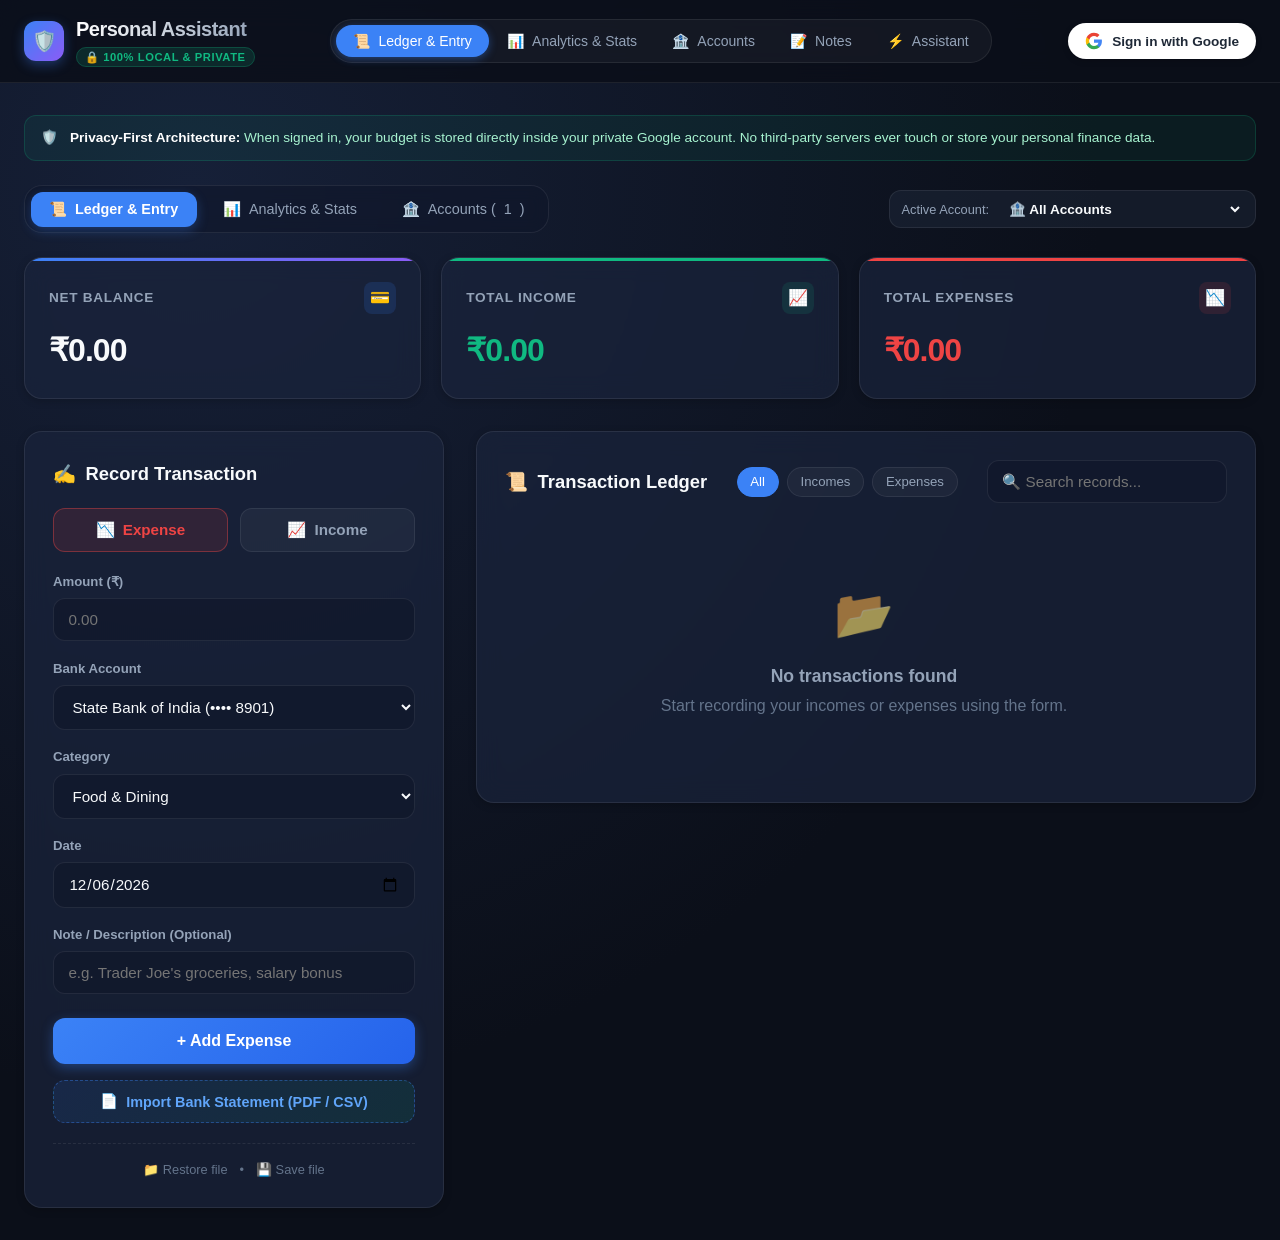
==== commit cd6cd416: "fix(navigation-pwa): promote analytics tab to top header nav and bust service worker cache to v1.5.0" ====
--- a/index.html
+++ b/index.html
@@ -26,10 +26,16 @@
         </div>
       </div>
 
-      <!-- Modular Sub-App Switcher -->
+      <!-- Modular Sub-App Switcher & Top Nav -->
       <nav class="app-nav" aria-label="Application Modules">
-        <button class="nav-tab active" data-app="budget">
-          <span>💰</span> Budget Planner
+        <button class="nav-tab active" data-app="budget" data-tab="tab-ledger">
+          <span>📜</span> Ledger & Entry
+        </button>
+        <button class="nav-tab" data-app="budget" data-tab="tab-stats">
+          <span>📊</span> Analytics & Stats
+        </button>
+        <button class="nav-tab" data-app="budget" data-tab="tab-accounts">
+          <span>🏦</span> Accounts
         </button>
         <button class="nav-tab" data-app="notes" title="Coming in future sprint">
           <span>📝</span> Notes
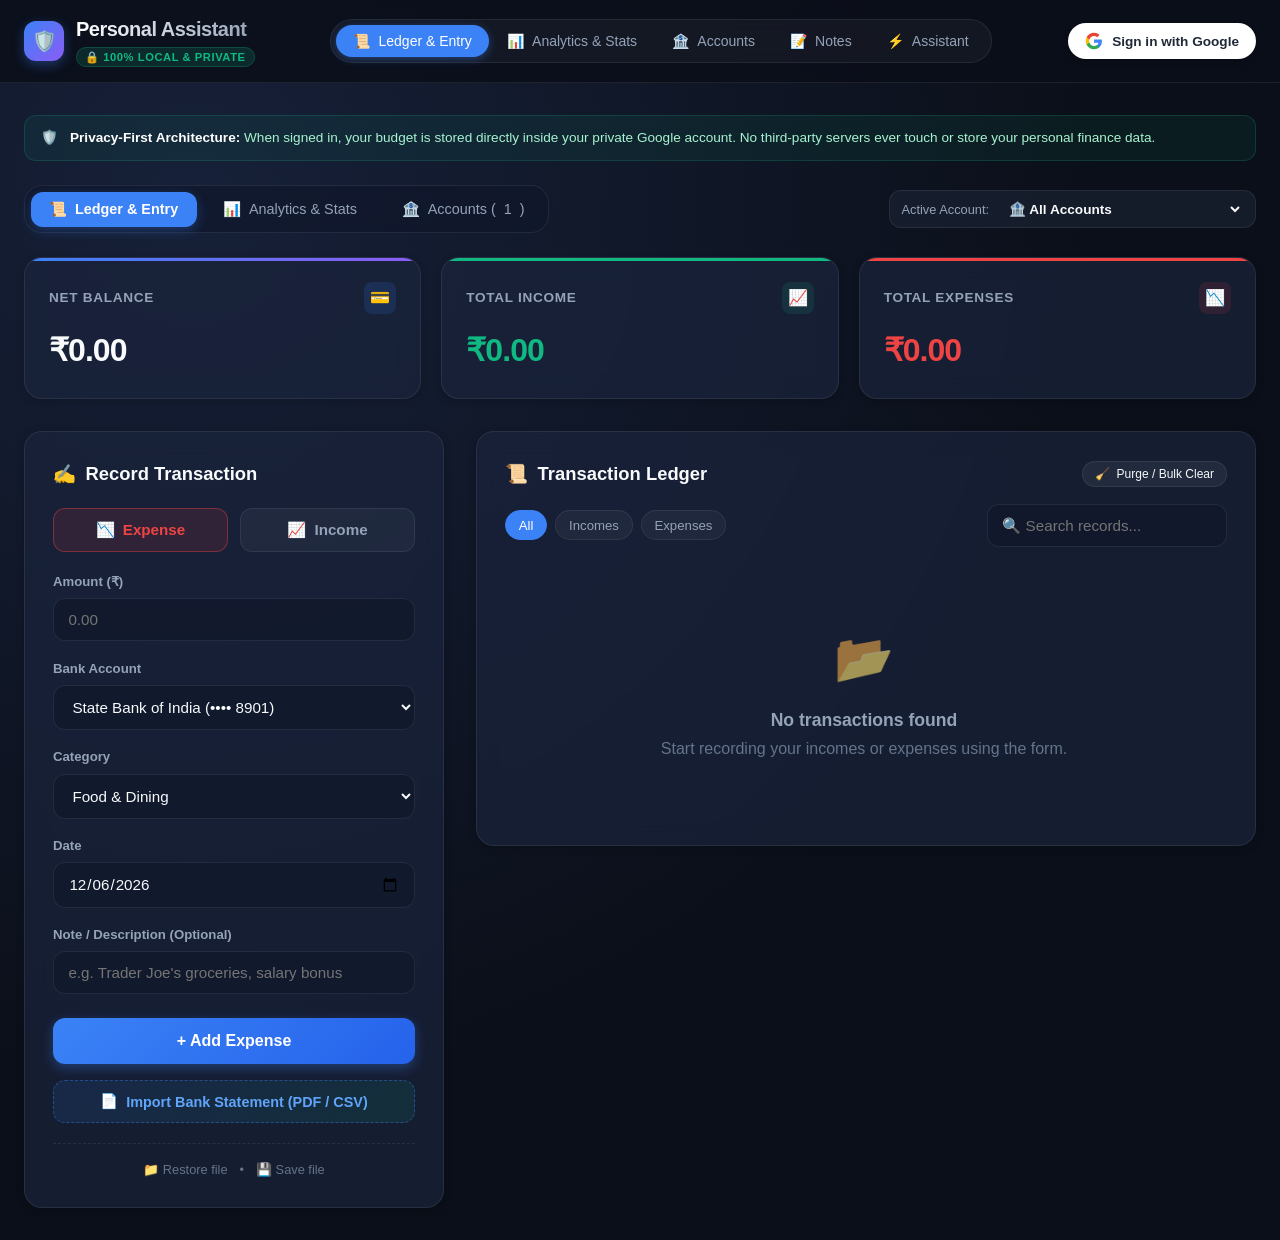
==== commit e5490719: "feat(bulk-delete): add cherry-pick checkbox batch removal and comprehensive purge modal with safety " ====
--- a/index.html
+++ b/index.html
@@ -210,17 +210,41 @@
         <!-- Right Column: Ledger & Search Filters -->
         <section class="panel">
           <div class="ledger-header">
-            <h2 class="panel-title" style="margin-bottom: 0;"><span>📜</span> Transaction Ledger</h2>
-
-            <!-- Filters -->
-            <div class="filter-group">
-              <button class="filter-btn active" data-filter="all">All</button>
-              <button class="filter-btn" data-filter="income">Incomes</button>
-              <button class="filter-btn" data-filter="expense">Expenses</button>
-            </div>
-
-            <!-- Search -->
-            <input type="text" id="search-input" class="input-control search-input" placeholder="🔍 Search records...">
+            <div class="ledger-title-row">
+              <h2 class="panel-title" style="margin-bottom: 0;"><span>📜</span> Transaction Ledger</h2>
+              <button id="btn-open-purge-modal" class="btn-secondary btn-sm" title="Purge records by date, account, or clear all">
+                <span>🧹</span> Purge / Bulk Clear
+              </button>
+            </div>
+
+            <div class="ledger-controls-row">
+              <!-- Filters -->
+              <div class="filter-group">
+                <button class="filter-btn active" data-filter="all">All</button>
+                <button class="filter-btn" data-filter="income">Incomes</button>
+                <button class="filter-btn" data-filter="expense">Expenses</button>
+              </div>
+
+              <!-- Search -->
+              <input type="text" id="search-input" class="input-control search-input" placeholder="🔍 Search records...">
+            </div>
+          </div>
+
+          <!-- Bulk Selection Toolbar (Active when items checked) -->
+          <div id="ledger-bulk-toolbar" class="ledger-bulk-bar" style="display: none;">
+            <div class="bulk-bar-left">
+              <label class="checkbox-label bulk-select-all-label">
+                <input type="checkbox" id="ledger-check-master">
+                <span>Select All</span>
+              </label>
+              <span class="bulk-count-badge" id="bulk-selected-count">0 selected</span>
+            </div>
+            <div class="bulk-bar-actions">
+              <button type="button" id="btn-deselect-all-ledger" class="btn-text-subtle btn-sm">Deselect All</button>
+              <button type="button" id="btn-delete-selected" class="btn-danger btn-sm">
+                <span>🗑️</span> Delete (<span id="bulk-delete-count">0</span>)
+              </button>
+            </div>
           </div>
 
           <!-- Scrollable List of Records -->
@@ -544,6 +568,131 @@
     </div>
   </div>
 
+  <!-- Modal: Purge & Bulk Clear Records -->
+  <div id="modal-purge-records" class="modal-backdrop" style="display: none;">
+    <div class="modal-dialog modal-md">
+      <div class="modal-header">
+        <h3 class="modal-title"><span>🧹</span> Purge &amp; Bulk Remove Records</h3>
+        <button id="btn-close-purge-modal" class="modal-close-btn" aria-label="Close dialog">&times;</button>
+      </div>
+
+      <form id="purge-form" autocomplete="off">
+        <div class="modal-body">
+          <p class="purge-dialog-description">
+            Safely remove a batch of transactions matching specific criteria, or wipe the entire transaction ledger.
+          </p>
+
+          <div class="form-group">
+            <label class="form-label">Purge Scope</label>
+            <div class="purge-scope-options">
+              <label class="purge-radio-option">
+                <input type="radio" name="purge-scope" value="all" checked>
+                <div>
+                  <strong>All Transactions</strong>
+                  <span class="option-desc">Permanently wipe all records from the transaction ledger.</span>
+                </div>
+              </label>
+
+              <label class="purge-radio-option">
+                <input type="radio" name="purge-scope" value="account">
+                <div>
+                  <strong>By Bank Account</strong>
+                  <span class="option-desc">Remove only transactions linked to a specific bank account.</span>
+                </div>
+              </label>
+
+              <label class="purge-radio-option">
+                <input type="radio" name="purge-scope" value="date_range">
+                <div>
+                  <strong>By Date Range</strong>
+                  <span class="option-desc">Remove transactions between specific start and end dates.</span>
+                </div>
+              </label>
+
+              <label class="purge-radio-option">
+                <input type="radio" name="purge-scope" value="older_than">
+                <div>
+                  <strong>Older Than Date</strong>
+                  <span class="option-desc">Remove historical transactions recorded before a chosen date.</span>
+                </div>
+              </label>
+
+              <label class="purge-radio-option">
+                <input type="radio" name="purge-scope" value="type">
+                <div>
+                  <strong>By Transaction Type</strong>
+                  <span class="option-desc">Remove only expenses or only incomes.</span>
+                </div>
+              </label>
+            </div>
+          </div>
+
+          <!-- Dynamic Parameter Group: Account Picker -->
+          <div class="form-group purge-param-group" id="purge-group-account" style="display: none;">
+            <label class="form-label" for="purge-account-select">Target Bank Account</label>
+            <select id="purge-account-select" class="input-control">
+              <!-- Populated dynamically -->
+            </select>
+          </div>
+
+          <!-- Dynamic Parameter Group: Date Range Picker -->
+          <div class="form-group purge-param-group" id="purge-group-date-range" style="display: none;">
+            <div class="date-range-fields">
+              <div>
+                <label class="form-label" for="purge-start-date">From Date</label>
+                <input type="date" id="purge-start-date" class="input-control">
+              </div>
+              <div>
+                <label class="form-label" for="purge-end-date">To Date</label>
+                <input type="date" id="purge-end-date" class="input-control">
+              </div>
+            </div>
+          </div>
+
+          <!-- Dynamic Parameter Group: Older Than Picker -->
+          <div class="form-group purge-param-group" id="purge-group-older-than" style="display: none;">
+            <label class="form-label" for="purge-cutoff-date">Purge Transactions Before</label>
+            <input type="date" id="purge-cutoff-date" class="input-control">
+          </div>
+
+          <!-- Dynamic Parameter Group: Type Picker -->
+          <div class="form-group purge-param-group" id="purge-group-type" style="display: none;">
+            <label class="form-label" for="purge-type-select">Transaction Type</label>
+            <select id="purge-type-select" class="input-control">
+              <option value="expense">Expenses Only</option>
+              <option value="income">Incomes Only</option>
+            </select>
+          </div>
+
+          <!-- Impact Preview & Warning Box -->
+          <div class="purge-preview-card">
+            <div class="purge-preview-icon">⚠️</div>
+            <div class="purge-preview-details">
+              <div class="purge-preview-title">Impact Assessment</div>
+              <div class="purge-preview-count" id="purge-preview-text">This will delete 0 transactions.</div>
+              <div class="purge-preview-note">Your bank account configurations and categories will remain untouched.</div>
+            </div>
+          </div>
+
+          <!-- Safety Confirmation Checkbox -->
+          <div class="form-group">
+            <label class="checkbox-label safety-confirm-label">
+              <input type="checkbox" id="purge-confirm-checkbox" required>
+              <span>I understand this will permanently delete matching transactions.</span>
+            </label>
+          </div>
+        </div>
+
+        <div class="modal-footer">
+          <button type="button" id="btn-cancel-purge" class="btn-secondary">Cancel</button>
+          <button type="submit" id="btn-execute-purge" class="btn-danger" disabled>
+            <span>🗑️</span> Permanently Delete
+          </button>
+        </div>
+      </form>
+    </div>
+  </div>
+
   <!-- Script Modules -->
   <script src="js/vendor/pdf.min.js"></script>
   <script src="js/storage.js"></script>
--- a/css/style.css
+++ b/css/style.css
@@ -864,6 +864,10 @@
 
 .modal-dialog.modal-lg {
   max-width: 980px;
+}
+
+.modal-dialog.modal-md {
+  max-width: 580px;
 }
 
 .modal-header {
@@ -1862,4 +1866,245 @@
   border: 1px solid rgba(255, 255, 255, 0.05);
 }
 
-
+/* ==========================================================================
+   Ledger Header Layout, Bulk Action Bar & Row Checkboxes
+   ========================================================================== */
+.ledger-title-row {
+  display: flex;
+  align-items: center;
+  justify-content: space-between;
+  width: 100%;
+  gap: 1rem;
+}
+
+.ledger-controls-row {
+  display: flex;
+  align-items: center;
+  justify-content: space-between;
+  width: 100%;
+  gap: 1rem;
+  flex-wrap: wrap;
+}
+
+.ledger-bulk-bar {
+  display: flex;
+  align-items: center;
+  justify-content: space-between;
+  background: rgba(30, 41, 59, 0.85);
+  border: 1px solid rgba(59, 130, 246, 0.35);
+  border-radius: var(--radius-md);
+  padding: 0.65rem 1rem;
+  margin-bottom: 0.85rem;
+  backdrop-filter: blur(8px);
+  box-shadow: 0 4px 16px rgba(0, 0, 0, 0.25);
+  animation: slideDown 0.18s ease-out;
+  gap: 0.75rem;
+  flex-wrap: wrap;
+}
+
+@keyframes slideDown {
+  from {
+    opacity: 0;
+    transform: translateY(-8px);
+  }
+  to {
+    opacity: 1;
+    transform: translateY(0);
+  }
+}
+
+.bulk-bar-left {
+  display: flex;
+  align-items: center;
+  gap: 0.85rem;
+}
+
+.bulk-select-all-label {
+  font-size: 0.85rem;
+  font-weight: 600;
+  color: var(--text-primary);
+  display: flex;
+  align-items: center;
+  gap: 0.4rem;
+  cursor: pointer;
+  user-select: none;
+}
+
+.bulk-count-badge {
+  background: rgba(59, 130, 246, 0.2);
+  color: #93c5fd;
+  border: 1px solid rgba(59, 130, 246, 0.35);
+  font-size: 0.75rem;
+  font-weight: 600;
+  padding: 0.2rem 0.55rem;
+  border-radius: var(--radius-full);
+}
+
+.bulk-bar-actions {
+  display: flex;
+  align-items: center;
+  gap: 0.6rem;
+}
+
+.tx-checkbox-cell {
+  display: flex;
+  align-items: center;
+  justify-content: center;
+  padding-right: 0.35rem;
+}
+
+.tx-select-checkbox {
+  width: 18px;
+  height: 18px;
+  cursor: pointer;
+  accent-color: var(--accent-blue);
+  border-radius: 4px;
+}
+
+.transaction-item.selected {
+  background: rgba(59, 130, 246, 0.12);
+  border-color: rgba(59, 130, 246, 0.4);
+}
+
+/* ==========================================================================
+   Purge & Bulk Clear Modal
+   ========================================================================== */
+.modal-body-scrollable {
+  max-height: calc(85vh - 140px);
+  overflow-y: auto;
+  padding: 1.25rem 1.5rem;
+}
+
+.purge-scope-options {
+  display: flex;
+  flex-direction: column;
+  gap: 0.5rem;
+  margin-top: 0.5rem;
+}
+
+.purge-radio-option {
+  display: flex;
+  align-items: flex-start;
+  gap: 0.75rem;
+  padding: 0.75rem 1rem;
+  background: rgba(15, 23, 42, 0.5);
+  border: 1px solid var(--border-color);
+  border-radius: var(--radius-md);
+  cursor: pointer;
+  transition: all 0.15s ease;
+}
+
+.purge-radio-option:hover {
+  background: rgba(255, 255, 255, 0.04);
+  border-color: rgba(255, 255, 255, 0.2);
+}
+
+.purge-radio-option input[type="radio"] {
+  margin-top: 0.2rem;
+  accent-color: var(--accent-red);
+}
+
+.purge-radio-option div {
+  display: flex;
+  flex-direction: column;
+  gap: 0.15rem;
+}
+
+.purge-radio-option strong {
+  font-size: 0.9rem;
+  color: var(--text-primary);
+}
+
+.purge-radio-option .option-desc {
+  font-size: 0.75rem;
+  color: var(--text-muted);
+}
+
+.purge-radio-option.highlight-all {
+  border-color: rgba(239, 68, 68, 0.3);
+}
+
+.purge-radio-option.highlight-all:hover {
+  border-color: rgba(239, 68, 68, 0.5);
+}
+
+.purge-param-group {
+  margin-top: 1rem;
+  padding: 1rem;
+  background: rgba(15, 23, 42, 0.4);
+  border: 1px solid var(--border-color);
+  border-radius: var(--radius-md);
+  animation: fadeIn 0.15s ease-out;
+}
+
+.date-range-fields {
+  display: grid;
+  grid-template-columns: 1fr 1fr;
+  gap: 0.75rem;
+}
+
+.purge-preview-card {
+  display: flex;
+  align-items: flex-start;
+  gap: 0.85rem;
+  background: rgba(239, 68, 68, 0.08);
+  border: 1px solid rgba(239, 68, 68, 0.3);
+  border-radius: var(--radius-md);
+  padding: 1rem;
+  margin: 1.25rem 0;
+}
+
+.purge-preview-icon {
+  font-size: 1.5rem;
+  line-height: 1;
+}
+
+.purge-preview-details {
+  display: flex;
+  flex-direction: column;
+  gap: 0.25rem;
+}
+
+.purge-preview-title {
+  font-size: 0.8rem;
+  font-weight: 700;
+  text-transform: uppercase;
+  letter-spacing: 0.04em;
+  color: #fca5a5;
+}
+
+.purge-preview-count {
+  font-size: 1.15rem;
+  font-weight: 700;
+  color: #fee2e2;
+}
+
+.purge-preview-note {
+  font-size: 0.75rem;
+  color: var(--text-muted);
+}
+
+.safety-confirm-label {
+  display: flex;
+  align-items: center;
+  gap: 0.65rem;
+  font-size: 0.85rem;
+  font-weight: 600;
+  color: #fca5a5;
+  background: rgba(239, 68, 68, 0.05);
+  border: 1px dashed rgba(239, 68, 68, 0.25);
+  border-radius: var(--radius-sm);
+  padding: 0.65rem 0.85rem;
+  cursor: pointer;
+  user-select: none;
+}
+
+.safety-confirm-label input[type="checkbox"] {
+  accent-color: var(--accent-red);
+  width: 16px;
+  height: 16px;
+  cursor: pointer;
+}
+
+
+
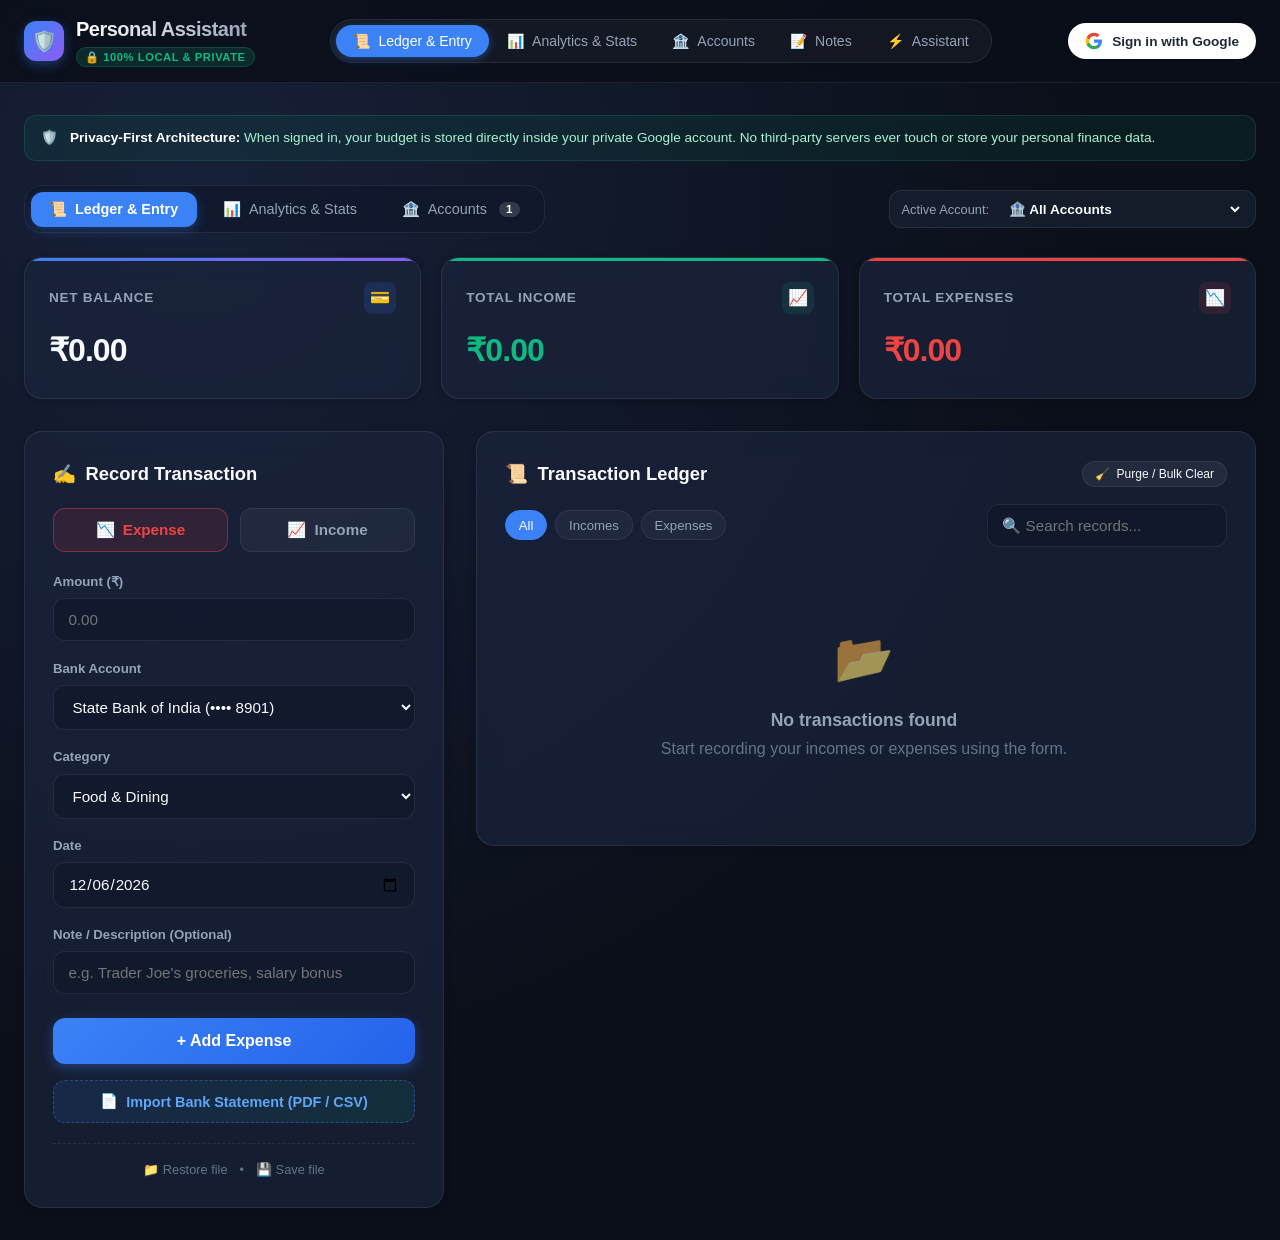
==== commit c08d0ce2: "fix(mobile-layout): eliminate header overflow clipping and optimize single-line segmented tabs for m" ====
--- a/index.html
+++ b/index.html
@@ -93,13 +93,19 @@
     <div class="navigation-toolbar">
       <nav class="app-tab-navigation" role="tablist" aria-label="Main Navigation">
         <button class="app-tab-btn active" id="tab-btn-ledger" role="tab" aria-selected="true" data-tab="tab-ledger">
-          <span>📜</span> Ledger & Entry
+          <span class="tab-icon">📜</span>
+          <span class="tab-label-full">Ledger &amp; Entry</span>
+          <span class="tab-label-short">Ledger</span>
         </button>
         <button class="app-tab-btn" id="tab-btn-stats" role="tab" aria-selected="false" data-tab="tab-stats">
-          <span>📊</span> Analytics & Stats
+          <span class="tab-icon">📊</span>
+          <span class="tab-label-full">Analytics &amp; Stats</span>
+          <span class="tab-label-short">Stats</span>
         </button>
         <button class="app-tab-btn" id="tab-btn-accounts" role="tab" aria-selected="false" data-tab="tab-accounts">
-          <span>🏦</span> Accounts (<span id="tab-account-count">0</span>)
+          <span class="tab-icon">🏦</span>
+          <span>Accounts</span>
+          <span class="tab-account-badge" id="tab-account-count">0</span>
         </button>
       </nav>
 
--- a/css/style.css
+++ b/css/style.css
@@ -1212,35 +1212,139 @@
   .header-container {
     flex-direction: column;
     align-items: stretch;
-    gap: 0.75rem;
+    gap: 0.65rem;
   }
   .brand-section {
+    display: flex;
+    align-items: center;
     justify-content: space-between;
-  }
+    width: 100%;
+  }
+  .brand-title {
+    font-size: 1.15rem;
+  }
+  /* Hide redundant clipped top nav tabs on mobile */
   .app-nav {
+    display: none !important;
+  }
+  .header-actions {
+    width: 100%;
+    justify-content: space-between;
+    flex-wrap: wrap;
+    gap: 0.5rem;
+  }
+  .user-profile-menu {
+    width: 100%;
+    justify-content: space-between;
+    background: rgba(15, 23, 42, 0.45);
+    padding: 0.35rem 0.65rem;
+    border-radius: var(--radius-md);
+    border: 1px solid rgba(255, 255, 255, 0.06);
+  }
+  .user-name {
+    max-width: 140px;
+    overflow: hidden;
+    text-overflow: ellipsis;
+    white-space: nowrap;
+    font-size: 0.8rem;
+  }
+  .privacy-banner {
+    font-size: 0.78rem;
+    padding: 0.6rem 0.85rem;
+    margin-bottom: 1rem;
+  }
+  .main-wrapper {
+    padding: 1rem 0.85rem;
+  }
+  .metric-value {
+    font-size: 1.5rem;
+  }
+  .navigation-toolbar {
+    flex-direction: column;
+    align-items: stretch !important;
+    gap: 0.65rem;
+    margin-bottom: 1.25rem;
+  }
+  .app-tab-navigation {
+    width: 100%;
+    gap: 0.25rem;
+    padding: 0.25rem;
+  }
+  .app-tab-btn {
+    flex: 1;
     justify-content: center;
-  }
-  .header-actions {
-    justify-content: flex-end;
-    flex-wrap: wrap;
-  }
-  .main-wrapper {
-    padding: 1.25rem 1rem;
-  }
-  .metric-value {
-    font-size: 1.65rem;
+    padding: 0.55rem 0.4rem;
+    font-size: 0.825rem;
+    gap: 0.35rem;
+  }
+  .tab-label-full {
+    display: none !important;
+  }
+  .tab-label-short {
+    display: inline !important;
+  }
+  .account-selector-wrapper {
+    width: 100%;
+    justify-content: space-between;
+    padding: 0.35rem 0.75rem;
+    box-sizing: border-box;
+  }
+  .select-account-pill {
+    max-width: 65%;
+    text-align: right;
   }
   .ledger-header {
     flex-direction: column;
     align-items: stretch;
+    gap: 0.75rem;
+  }
+  .ledger-title-row {
+    flex-wrap: wrap;
+    gap: 0.5rem;
+  }
+  .ledger-controls-row {
+    flex-direction: column;
+    align-items: stretch;
+    gap: 0.65rem;
+  }
+  .filter-group {
+    width: 100%;
+    justify-content: space-between;
+  }
+  .filter-btn {
+    flex: 1;
+    text-align: center;
+    padding: 0.4rem 0.5rem;
+    font-size: 0.8rem;
   }
   .search-input {
     max-width: 100%;
-  }
-  .navigation-toolbar {
+    width: 100%;
+  }
+  .ledger-bulk-bar {
     flex-direction: column;
-    align-items: stretch !important;
-    gap: 0.75rem;
+    align-items: stretch;
+    gap: 0.5rem;
+    padding: 0.55rem 0.75rem;
+  }
+  .bulk-bar-left {
+    justify-content: space-between;
+    width: 100%;
+  }
+  .bulk-bar-actions {
+    justify-content: flex-end;
+    width: 100%;
+  }
+  .transaction-item {
+    padding: 0.75rem 0.85rem;
+    gap: 0.65rem;
+  }
+  .tx-checkbox-cell {
+    padding-right: 0.2rem;
+  }
+  .tx-select-checkbox {
+    width: 20px;
+    height: 20px;
   }
   .stats-metrics-grid {
     grid-template-columns: 1fr !important;
@@ -1288,6 +1392,7 @@
   border-radius: var(--radius-md);
   cursor: pointer;
   transition: all 0.2s ease;
+  white-space: nowrap;
 }
 
 .app-tab-btn:hover {
@@ -1300,6 +1405,33 @@
   color: #ffffff;
   font-weight: 600;
   box-shadow: 0 4px 12px rgba(59, 130, 246, 0.3);
+}
+
+.tab-label-full {
+  display: inline;
+}
+
+.tab-label-short {
+  display: none;
+}
+
+.tab-account-badge {
+  display: inline-flex;
+  align-items: center;
+  justify-content: center;
+  background: rgba(255, 255, 255, 0.15);
+  color: #ffffff;
+  font-size: 0.72rem;
+  font-weight: 700;
+  padding: 0.1rem 0.45rem;
+  border-radius: var(--radius-full);
+  margin-left: 0.25rem;
+  line-height: 1;
+}
+
+.app-tab-btn.active .tab-account-badge {
+  background: rgba(255, 255, 255, 0.25);
+  color: #ffffff;
 }
 
 .account-selector-wrapper {
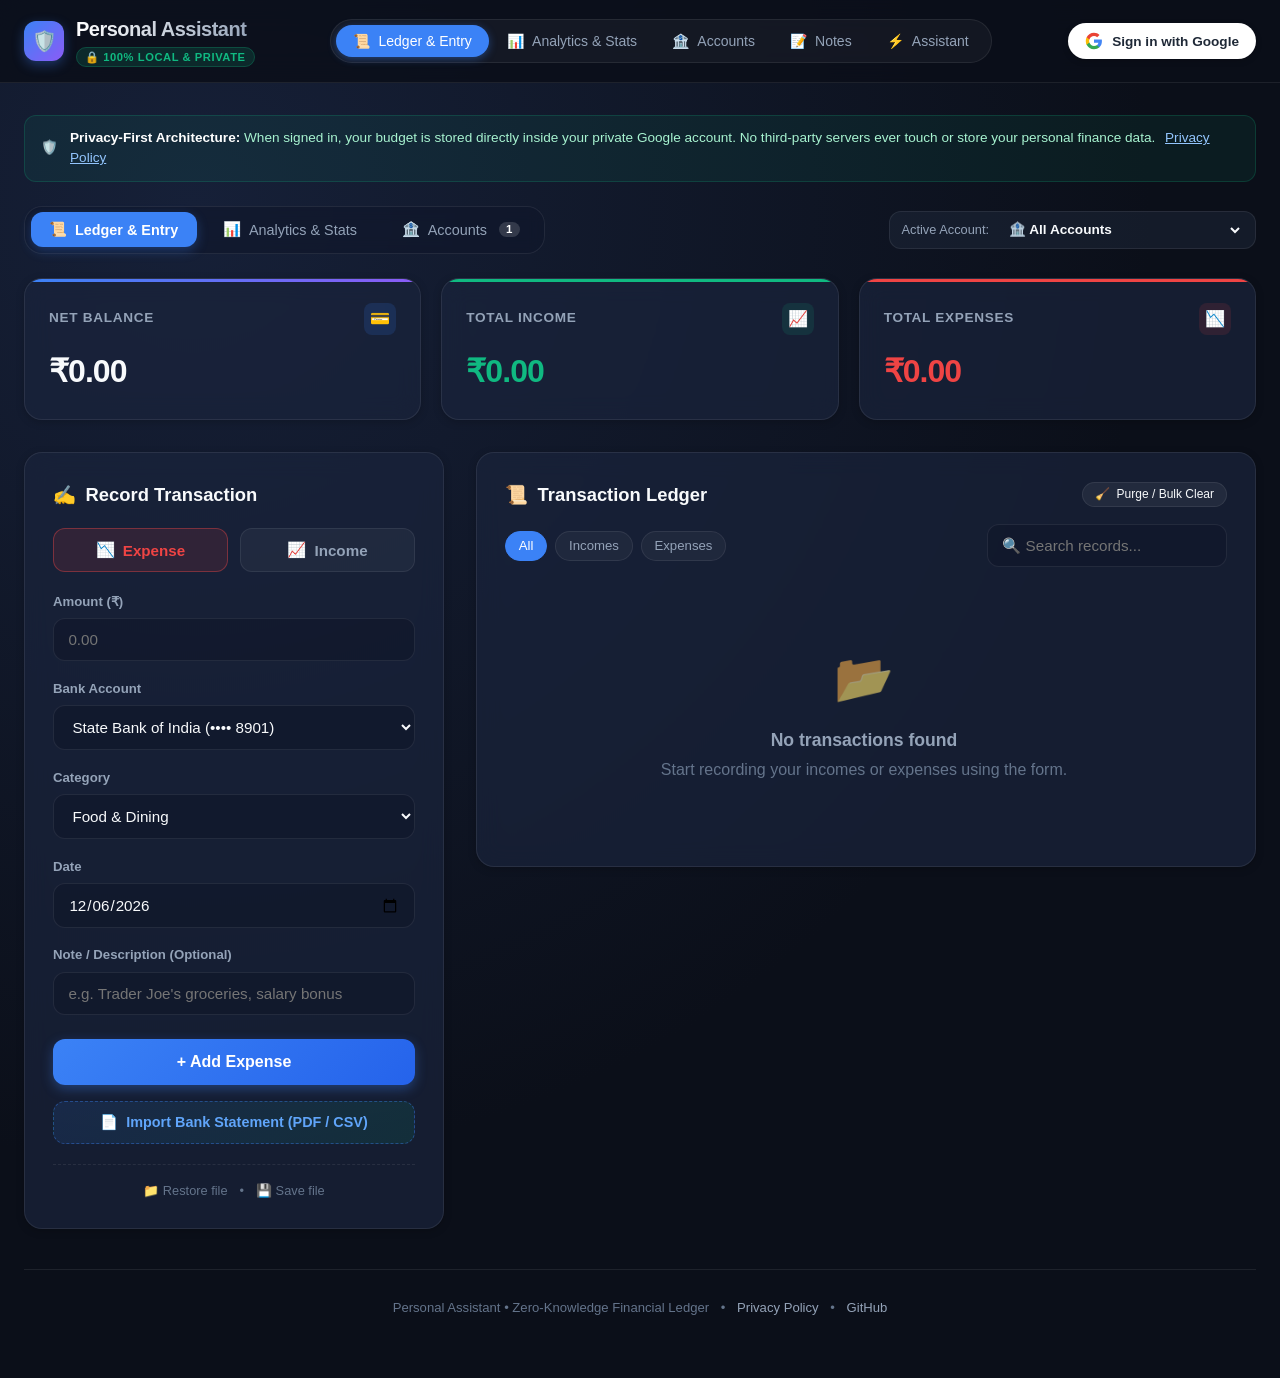
==== commit 1d9eaa77: "feat(release): configure Google Play App Bundle, release signing, store assets, and privacy policy" ====
--- a/index.html
+++ b/index.html
@@ -86,6 +86,7 @@
       <span>🛡️</span>
       <div>
         <strong>Privacy-First Architecture:</strong> When signed in, your budget is stored directly inside your private Google account. No third-party servers ever touch or store your personal finance data.
+        <a href="privacy.html" style="color: #93c5fd; text-decoration: underline; margin-left: 6px; font-weight: 500;">Privacy Policy</a>
       </div>
     </div>
 
@@ -326,7 +327,10 @@
         <div class="stats-main-col">
           <div class="panel">
             <div class="panel-header-clean">
-              <h3 class="panel-subtitle"><span>📈</span> Spending Time-Trend</h3>
+              <div class="trend-header-left">
+                <h3 class="panel-subtitle" style="margin: 0;"><span>📈</span> Spending Time-Trend</h3>
+                <div class="trend-active-stat-badge" id="stats-trend-active-stat"></div>
+              </div>
               <span class="badge-subtle" id="stats-trend-granularity">Daily / Monthly</span>
             </div>
             <div class="trend-chart-wrapper" id="stats-trend-chart">
@@ -371,6 +375,15 @@
         <!-- Dynamically populated cards -->
       </div>
     </div>
+
+    <!-- Application Footer with Privacy Policy -->
+    <footer class="app-footer" style="text-align: center; padding: 28px 16px; color: var(--text-muted); font-size: 0.82rem; border-top: 1px solid var(--border-color); margin-top: 40px;">
+      <span>Personal Assistant • Zero-Knowledge Financial Ledger</span>
+      <span style="margin: 0 8px;">•</span>
+      <a href="privacy.html" style="color: var(--text-secondary); text-decoration: none; font-weight: 500;">Privacy Policy</a>
+      <span style="margin: 0 8px;">•</span>
+      <a href="https://github.com/sumantmarathe/PersonalAssistant" target="_blank" rel="noopener noreferrer" style="color: var(--text-secondary); text-decoration: none;">GitHub</a>
+    </footer>
   </main>
 
   <!-- Modal: Bank Statement Importer -->
--- a/css/style.css
+++ b/css/style.css
@@ -1640,67 +1640,147 @@
 }
 
 /* Spending Time-Trend Chart */
+.trend-header-left {
+  display: flex;
+  align-items: center;
+  gap: 0.75rem;
+  flex-wrap: wrap;
+}
+
+.trend-active-stat-badge {
+  font-size: 0.8rem;
+  padding: 0.25rem 0.65rem;
+  background: rgba(239, 68, 68, 0.15);
+  border: 1px solid rgba(239, 68, 68, 0.35);
+  color: #fca5a5;
+  border-radius: 20px;
+  font-weight: 500;
+  display: inline-flex;
+  align-items: center;
+  gap: 0.35rem;
+  transition: all 0.2s ease;
+}
+
 .trend-chart-wrapper {
-  min-height: 220px;
-  display: flex;
-  align-items: flex-end;
+  height: 230px;
+  display: flex;
+  align-items: stretch;
   gap: 0.75rem;
   overflow-x: auto;
-  padding: 1.5rem 0.5rem 0.5rem 0.5rem;
+  overflow-y: hidden;
+  padding: 2.2rem 0.75rem 0.5rem 0.75rem;
   border-bottom: 2px solid var(--border-color);
+  scrollbar-width: thin;
+  scrollbar-color: var(--border-color) transparent;
+  position: relative;
+}
+
+.trend-chart-wrapper::-webkit-scrollbar {
+  height: 6px;
+}
+
+.trend-chart-wrapper::-webkit-scrollbar-track {
+  background: rgba(255, 255, 255, 0.02);
+  border-radius: 4px;
+}
+
+.trend-chart-wrapper::-webkit-scrollbar-thumb {
+  background: var(--border-color);
+  border-radius: 4px;
+}
+
+.trend-chart-wrapper::-webkit-scrollbar-thumb:hover {
+  background: var(--text-muted);
 }
 
 .trend-bar-col {
   flex: 1;
-  min-width: 36px;
-  max-width: 54px;
+  min-width: 38px;
+  max-width: 56px;
+  height: 100%;
   display: flex;
   flex-direction: column;
   align-items: center;
-  gap: 0.35rem;
   position: relative;
-}
-
-.trend-bar-col:hover .trend-tooltip {
-  opacity: 1;
-  visibility: visible;
-  transform: translateY(-4px);
+  cursor: pointer;
+}
+
+.trend-bar-track {
+  flex: 1;
+  width: 100%;
+  display: flex;
+  align-items: flex-end;
+  justify-content: center;
+  position: relative;
+  padding-bottom: 4px;
 }
 
 .trend-bar-fill {
   width: 100%;
+  max-width: 28px;
   background: linear-gradient(180deg, #ef4444 0%, #b91c1c 100%);
   border-radius: 4px 4px 0 0;
   min-height: 4px;
   transition: height 0.3s cubic-bezier(0.4, 0, 0.2, 1);
   box-shadow: 0 2px 6px rgba(239, 68, 68, 0.3);
+  position: relative;
+}
+
+.trend-bar-col:hover .trend-bar-fill {
+  background: linear-gradient(180deg, #f87171 0%, #dc2626 100%);
+  box-shadow: 0 4px 12px rgba(239, 68, 68, 0.5);
 }
 
 .trend-bar-label {
+  height: 24px;
   font-size: 0.7rem;
   color: var(--text-muted);
   white-space: nowrap;
-  transform: rotate(-35deg);
-  transform-origin: top left;
-  margin-top: 0.4rem;
+  display: flex;
+  align-items: center;
+  justify-content: center;
+  margin-top: 0.25rem;
+}
+
+.trend-bar-col:hover .trend-bar-label {
+  color: #ffffff;
+  font-weight: 600;
 }
 
 .trend-tooltip {
   position: absolute;
-  bottom: calc(100% + 8px);
+  left: 50%;
+  transform: translateX(-50%) translateY(0);
   background: #0f172a;
   color: #ffffff;
-  padding: 0.4rem 0.65rem;
+  padding: 0.45rem 0.7rem;
   border-radius: var(--radius-sm);
   font-size: 0.75rem;
+  line-height: 1.35;
   border: 1px solid var(--border-color);
-  box-shadow: 0 4px 12px rgba(0, 0, 0, 0.5);
+  box-shadow: 0 8px 24px rgba(0, 0, 0, 0.7);
   pointer-events: none;
   opacity: 0;
   visibility: hidden;
-  transition: all 0.15s ease;
+  transition: opacity 0.15s ease, transform 0.15s ease;
   white-space: nowrap;
-  z-index: 10;
+  z-index: 100;
+}
+
+.trend-tooltip.pos-above {
+  bottom: calc(100% + 8px);
+}
+
+.trend-tooltip.pos-below {
+  top: 10px;
+  bottom: auto;
+  box-shadow: 0 4px 16px rgba(0, 0, 0, 0.85);
+}
+
+.trend-bar-col:hover .trend-tooltip {
+  opacity: 1;
+  visibility: visible;
+  transform: translateX(-50%) translateY(-2px);
 }
 
 /* Top 5 Expenses List */
